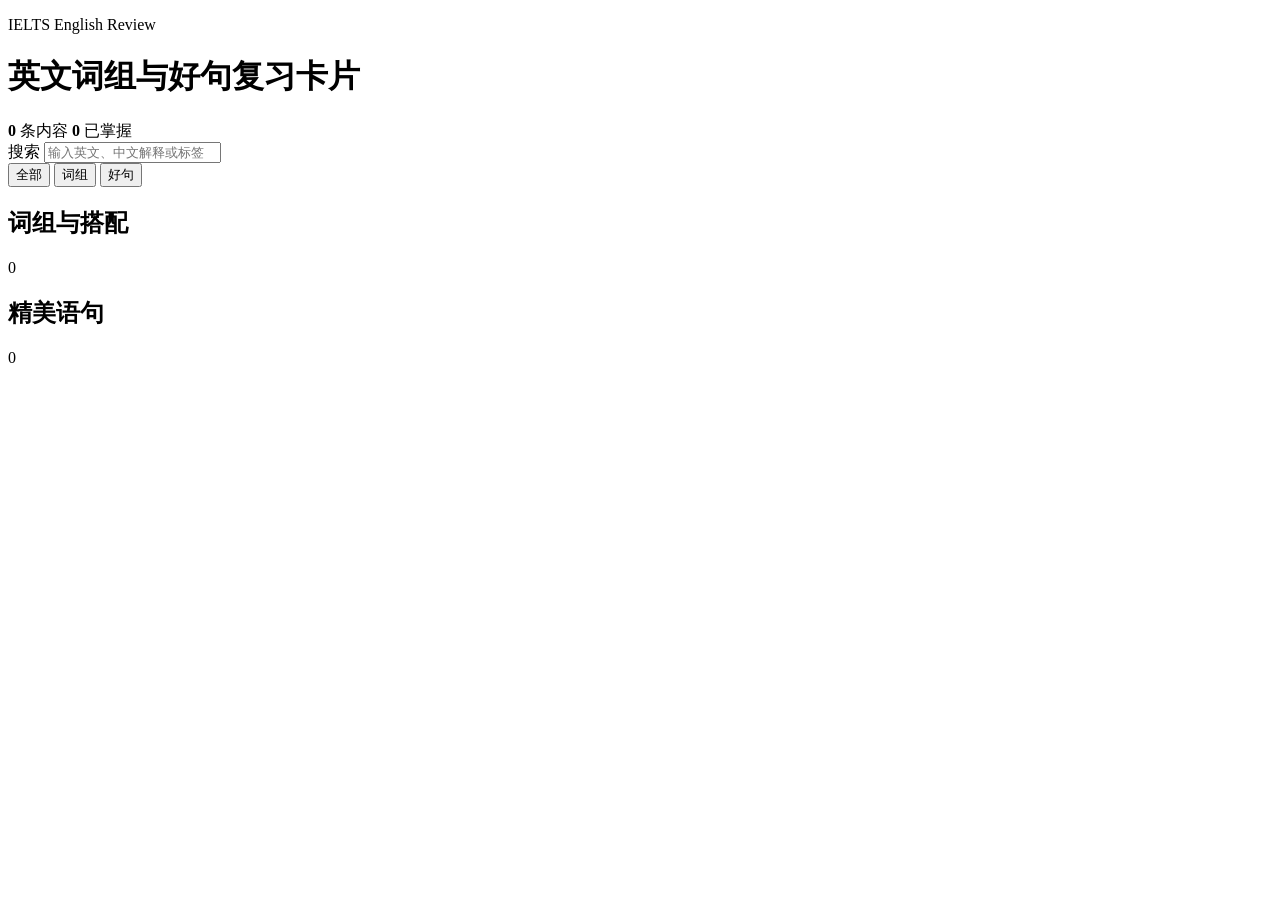
==== index.html @ aa384077 "Add review site homepage" ====
<!doctype html>
<html lang="zh-CN">
  <head>
    <meta charset="utf-8">
    <meta name="viewport" content="width=device-width, initial-scale=1">
    <title>English Review Cards</title>
    <link rel="stylesheet" href="style.css">
  </head>
  <body>
    <header class="topbar">
      <div>
        <p class="eyebrow">IELTS English Review</p>
        <h1>英文词组与好句复习卡片</h1>
      </div>
      <div class="stats" aria-label="复习统计">
        <span><strong id="total-count">0</strong> 条内容</span>
        <span><strong id="mastered-count">0</strong> 已掌握</span>
      </div>
    </header>

    <main>
      <section class="controls" aria-label="筛选和搜索">
        <label class="search-box">
          <span>搜索</span>
          <input id="search-input" type="search" placeholder="输入英文、中文解释或标签">
        </label>

        <div class="filter-group" aria-label="内容类型">
          <button class="chip active" data-type="all" type="button">全部</button>
          <button class="chip" data-type="phrase" type="button">词组</button>
          <button class="chip" data-type="sentence" type="button">好句</button>
        </div>

        <div id="tag-filters" class="filter-group" aria-label="标签筛选"></div>
      </section>

      <section class="review-layout">
        <div>
          <div class="section-heading">
            <h2>词组与搭配</h2>
            <span id="phrase-count">0</span>
          </div>
          <div id="phrases" class="card-grid"></div>
        </div>

        <div>
          <div class="section-heading">
            <h2>精美语句</h2>
            <span id="sentence-count">0</span>
          </div>
          <div id="sentences" class="card-grid"></div>
        </div>
      </section>

      <p id="empty-state" class="empty-state" hidden>没有匹配的内容。换个关键词或标签试试。</p>
    </main>

    <template id="card-template">
      <article class="review-card">
        <div class="card-header">
          <span class="card-type"></span>
          <button class="mastery-button" type="button"></button>
        </div>
        <h3></h3>
        <dl></dl>
        <div class="tag-row"></div>
      </article>
    </template>

    <script src="script.js"></script>
  </body>
</html>
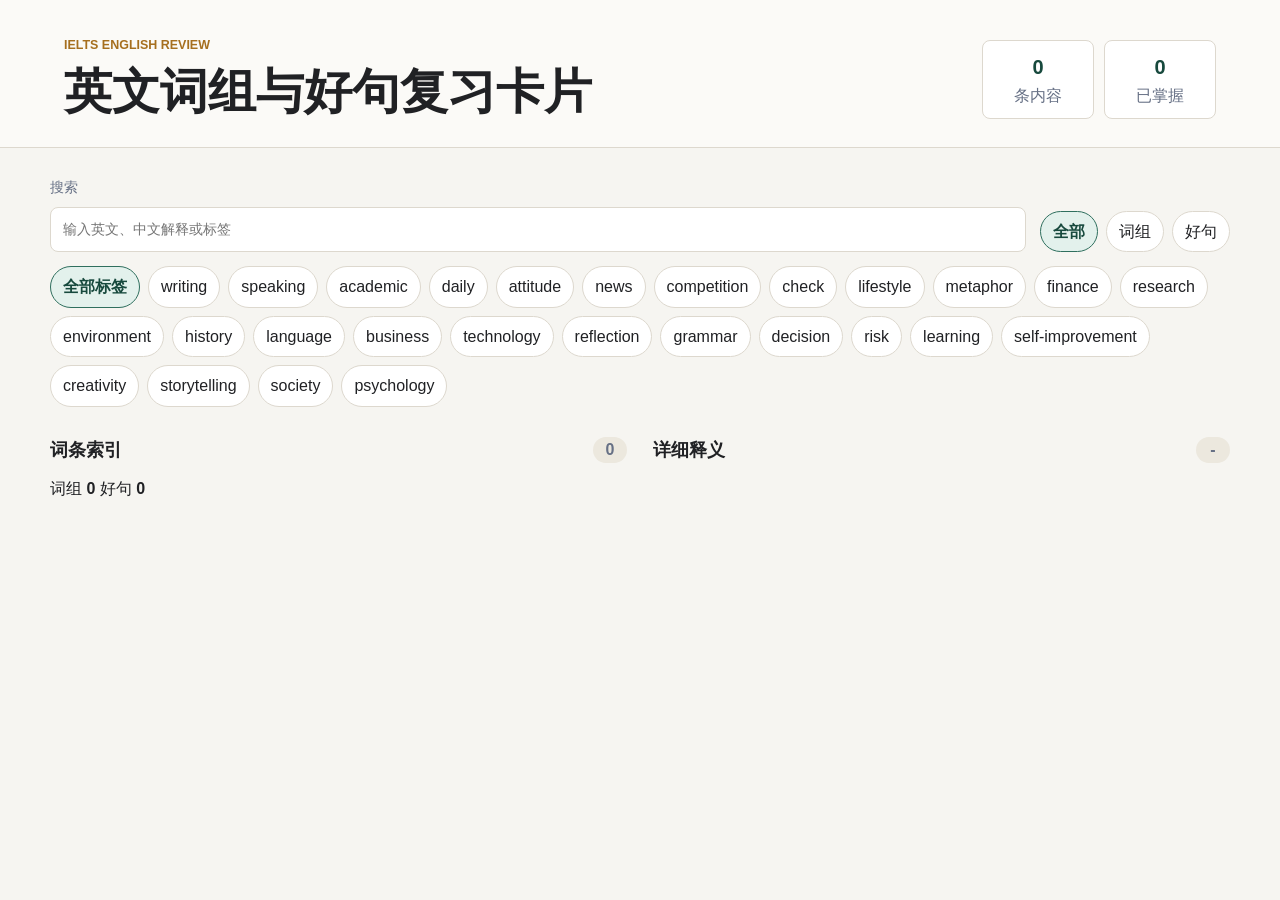
==== commit ca66a67f: "Update index.html" ====
--- a/index.html
+++ b/index.html
@@ -35,21 +35,25 @@
       </section>
 
       <section class="review-layout">
-        <div>
+        <aside class="index-panel" aria-label="词条索引">
           <div class="section-heading">
-            <h2>词组与搭配</h2>
-            <span id="phrase-count">0</span>
+            <h2>词条索引</h2>
+            <span id="visible-count">0</span>
           </div>
-          <div id="phrases" class="card-grid"></div>
-        </div>
+          <div class="index-counts">
+            <span>词组 <strong id="phrase-count">0</strong></span>
+            <span>好句 <strong id="sentence-count">0</strong></span>
+          </div>
+          <div id="entry-list" class="entry-list"></div>
+        </aside>
 
-        <div>
+        <section class="detail-panel" aria-label="词条详情">
           <div class="section-heading">
-            <h2>精美语句</h2>
-            <span id="sentence-count">0</span>
+            <h2>详细释义</h2>
+            <span id="selected-position">-</span>
           </div>
-          <div id="sentences" class="card-grid"></div>
-        </div>
+          <div id="detail-card"></div>
+        </section>
       </section>
 
       <p id="empty-state" class="empty-state" hidden>没有匹配的内容。换个关键词或标签试试。</p>
--- a/style.css
+++ b/style.css
@@ -0,0 +1,283 @@
+:root {
+  color-scheme: light;
+  --bg: #f6f5f1;
+  --panel: #ffffff;
+  --ink: #202124;
+  --muted: #667085;
+  --line: #ddd8ce;
+  --accent: #2f6f5e;
+  --accent-strong: #17493d;
+  --accent-soft: #e3f1ec;
+  --gold: #a66f1f;
+  --shadow: 0 12px 28px rgba(31, 38, 46, 0.09);
+}
+
+* {
+  box-sizing: border-box;
+}
+
+body {
+  margin: 0;
+  min-height: 100vh;
+  background: var(--bg);
+  color: var(--ink);
+  font-family: "Inter", "Segoe UI", "PingFang SC", "Microsoft YaHei", sans-serif;
+  line-height: 1.6;
+}
+
+button,
+input {
+  font: inherit;
+}
+
+.topbar {
+  display: flex;
+  align-items: flex-end;
+  justify-content: space-between;
+  gap: 24px;
+  padding: 36px clamp(18px, 5vw, 64px) 28px;
+  border-bottom: 1px solid var(--line);
+  background: #fbfaf7;
+}
+
+.eyebrow {
+  margin: 0 0 8px;
+  color: var(--gold);
+  font-size: 0.78rem;
+  font-weight: 700;
+  letter-spacing: 0;
+  text-transform: uppercase;
+}
+
+h1,
+h2,
+h3,
+p {
+  margin-top: 0;
+}
+
+h1 {
+  margin-bottom: 0;
+  font-size: clamp(1.8rem, 4vw, 3rem);
+  line-height: 1.15;
+}
+
+.stats {
+  display: flex;
+  gap: 10px;
+  flex-wrap: wrap;
+  justify-content: flex-end;
+  color: var(--muted);
+}
+
+.stats span {
+  min-width: 112px;
+  padding: 10px 12px;
+  border: 1px solid var(--line);
+  border-radius: 8px;
+  background: var(--panel);
+  text-align: center;
+}
+
+.stats strong {
+  display: block;
+  color: var(--accent-strong);
+  font-size: 1.25rem;
+}
+
+main {
+  width: min(1180px, calc(100% - 32px));
+  margin: 0 auto;
+  padding: 28px 0 54px;
+}
+
+.controls {
+  display: grid;
+  grid-template-columns: minmax(240px, 1fr) auto;
+  gap: 14px;
+  align-items: end;
+  margin-bottom: 28px;
+}
+
+.search-box {
+  display: grid;
+  gap: 8px;
+  color: var(--muted);
+  font-size: 0.9rem;
+}
+
+.search-box input {
+  width: 100%;
+  min-height: 44px;
+  border: 1px solid var(--line);
+  border-radius: 8px;
+  padding: 10px 12px;
+  background: var(--panel);
+  color: var(--ink);
+  outline: none;
+}
+
+.search-box input:focus {
+  border-color: var(--accent);
+  box-shadow: 0 0 0 3px rgba(47, 111, 94, 0.16);
+}
+
+.filter-group {
+  display: flex;
+  flex-wrap: wrap;
+  gap: 8px;
+  justify-content: flex-end;
+}
+
+#tag-filters {
+  grid-column: 1 / -1;
+  justify-content: flex-start;
+}
+
+.chip,
+.mastery-button {
+  min-height: 36px;
+  border: 1px solid var(--line);
+  border-radius: 999px;
+  padding: 7px 12px;
+  background: var(--panel);
+  color: var(--ink);
+  cursor: pointer;
+}
+
+.chip:hover,
+.mastery-button:hover {
+  border-color: var(--accent);
+}
+
+.chip.active,
+.mastery-button.is-mastered {
+  border-color: var(--accent);
+  background: var(--accent-soft);
+  color: var(--accent-strong);
+  font-weight: 700;
+}
+
+.review-layout {
+  display: grid;
+  grid-template-columns: repeat(2, minmax(0, 1fr));
+  gap: 26px;
+}
+
+.section-heading {
+  display: flex;
+  align-items: center;
+  justify-content: space-between;
+  gap: 12px;
+  margin-bottom: 12px;
+}
+
+.section-heading h2 {
+  margin-bottom: 0;
+  font-size: 1.15rem;
+}
+
+.section-heading span {
+  min-width: 34px;
+  border-radius: 999px;
+  background: #ece8de;
+  color: var(--muted);
+  text-align: center;
+  font-weight: 700;
+}
+
+.card-grid {
+  display: grid;
+  gap: 14px;
+}
+
+.review-card {
+  min-width: 0;
+  border: 1px solid var(--line);
+  border-radius: 8px;
+  padding: 18px;
+  background: var(--panel);
+  box-shadow: var(--shadow);
+}
+
+.card-header {
+  display: flex;
+  align-items: center;
+  justify-content: space-between;
+  gap: 12px;
+  margin-bottom: 12px;
+}
+
+.card-type {
+  color: var(--gold);
+  font-size: 0.82rem;
+  font-weight: 800;
+}
+
+.review-card h3 {
+  margin-bottom: 14px;
+  overflow-wrap: anywhere;
+  font-size: 1.22rem;
+  line-height: 1.35;
+}
+
+.review-card dl {
+  display: grid;
+  gap: 10px;
+  margin: 0;
+}
+
+.review-card dt {
+  color: var(--muted);
+  font-size: 0.82rem;
+  font-weight: 700;
+}
+
+.review-card dd {
+  margin: 2px 0 0;
+  overflow-wrap: anywhere;
+}
+
+.tag-row {
+  display: flex;
+  flex-wrap: wrap;
+  gap: 6px;
+  margin-top: 16px;
+}
+
+.tag {
+  border-radius: 999px;
+  padding: 4px 8px;
+  background: #f1eee7;
+  color: var(--muted);
+  font-size: 0.8rem;
+}
+
+.empty-state {
+  border: 1px dashed var(--line);
+  border-radius: 8px;
+  padding: 22px;
+  background: rgba(255, 255, 255, 0.65);
+  color: var(--muted);
+  text-align: center;
+}
+
+@media (max-width: 780px) {
+  .topbar {
+    align-items: stretch;
+    flex-direction: column;
+  }
+
+  .stats {
+    justify-content: flex-start;
+  }
+
+  .controls,
+  .review-layout {
+    grid-template-columns: 1fr;
+  }
+
+  .filter-group {
+    justify-content: flex-start;
+  }
+}
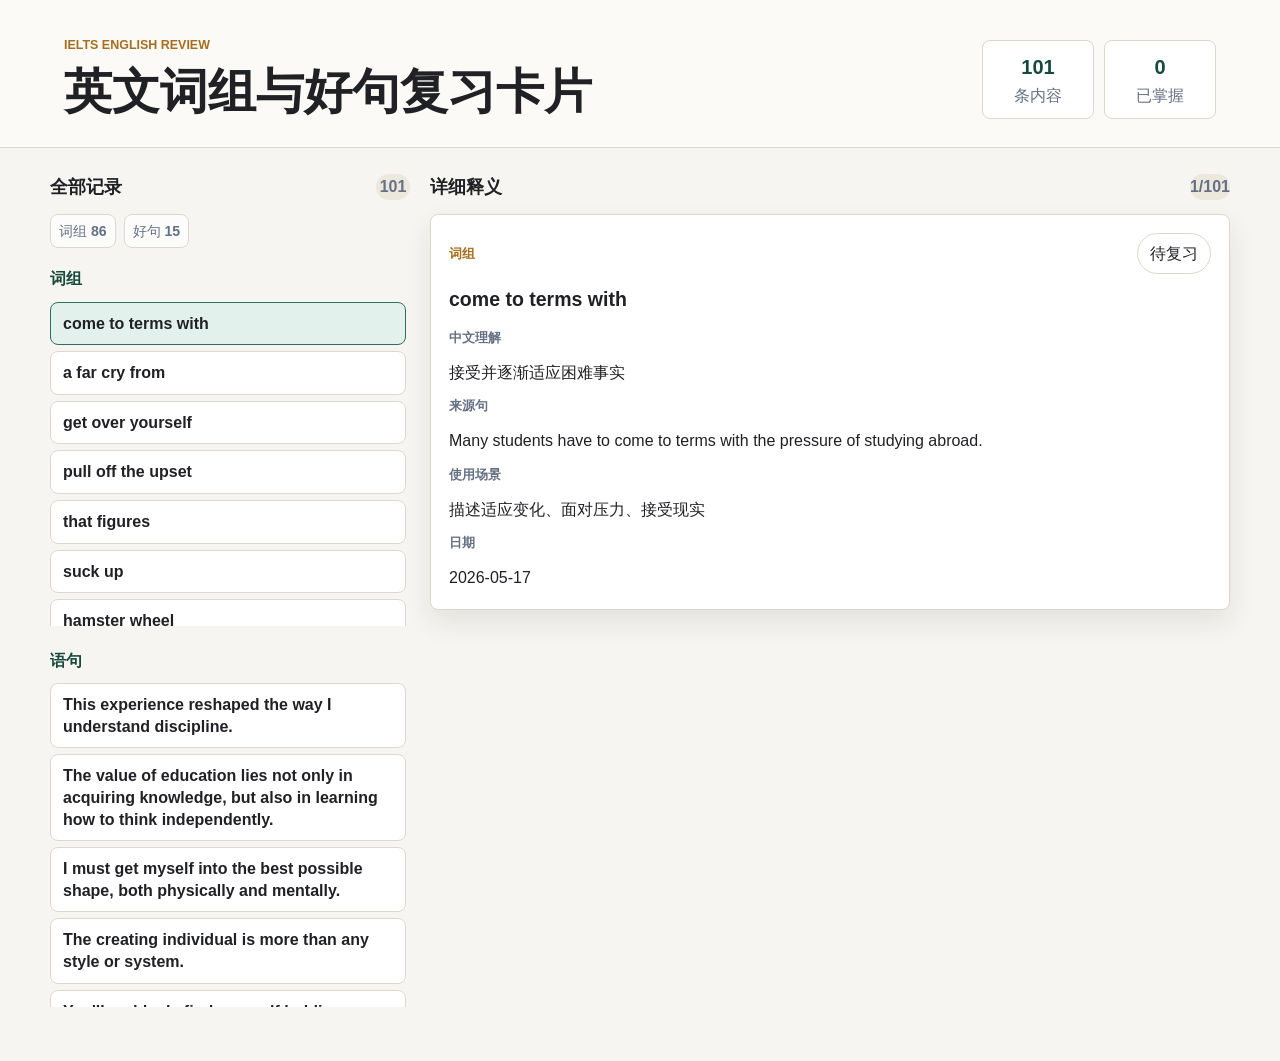
==== commit 046bb4f5: "Add files via upload" ====
--- a/index.html
+++ b/index.html
@@ -19,32 +19,24 @@
     </header>
 
     <main>
-      <section class="controls" aria-label="筛选和搜索">
-        <label class="search-box">
-          <span>搜索</span>
-          <input id="search-input" type="search" placeholder="输入英文、中文解释或标签">
-        </label>
-
-        <div class="filter-group" aria-label="内容类型">
-          <button class="chip active" data-type="all" type="button">全部</button>
-          <button class="chip" data-type="phrase" type="button">词组</button>
-          <button class="chip" data-type="sentence" type="button">好句</button>
-        </div>
-
-        <div id="tag-filters" class="filter-group" aria-label="标签筛选"></div>
-      </section>
-
       <section class="review-layout">
         <aside class="index-panel" aria-label="词条索引">
           <div class="section-heading">
-            <h2>词条索引</h2>
+            <h2>全部记录</h2>
             <span id="visible-count">0</span>
           </div>
           <div class="index-counts">
             <span>词组 <strong id="phrase-count">0</strong></span>
             <span>好句 <strong id="sentence-count">0</strong></span>
           </div>
-          <div id="entry-list" class="entry-list"></div>
+          <section class="entry-section">
+            <h3>词组</h3>
+            <div id="phrase-list" class="entry-list"></div>
+          </section>
+          <section class="entry-section">
+            <h3>语句</h3>
+            <div id="sentence-list" class="entry-list"></div>
+          </section>
         </aside>
 
         <section class="detail-panel" aria-label="词条详情">
@@ -67,7 +59,6 @@
         </div>
         <h3></h3>
         <dl></dl>
-        <div class="tag-row"></div>
       </article>
     </template>
 
--- a/style.css
+++ b/style.css
@@ -88,50 +88,7 @@
 main {
   width: min(1180px, calc(100% - 32px));
   margin: 0 auto;
-  padding: 28px 0 54px;
-}
-
-.controls {
-  display: grid;
-  grid-template-columns: minmax(240px, 1fr) auto;
-  gap: 14px;
-  align-items: end;
-  margin-bottom: 28px;
-}
-
-.search-box {
-  display: grid;
-  gap: 8px;
-  color: var(--muted);
-  font-size: 0.9rem;
-}
-
-.search-box input {
-  width: 100%;
-  min-height: 44px;
-  border: 1px solid var(--line);
-  border-radius: 8px;
-  padding: 10px 12px;
-  background: var(--panel);
-  color: var(--ink);
-  outline: none;
-}
-
-.search-box input:focus {
-  border-color: var(--accent);
-  box-shadow: 0 0 0 3px rgba(47, 111, 94, 0.16);
-}
-
-.filter-group {
-  display: flex;
-  flex-wrap: wrap;
-  gap: 8px;
-  justify-content: flex-end;
-}
-
-#tag-filters {
-  grid-column: 1 / -1;
-  justify-content: flex-start;
+  padding: 24px 0 54px;
 }
 
 .chip,
@@ -160,8 +117,9 @@
 
 .review-layout {
   display: grid;
-  grid-template-columns: repeat(2, minmax(0, 1fr));
-  gap: 26px;
+  grid-template-columns: minmax(260px, 360px) minmax(0, 1fr);
+  gap: 20px;
+  align-items: start;
 }
 
 .section-heading {
@@ -184,6 +142,80 @@
   color: var(--muted);
   text-align: center;
   font-weight: 700;
+}
+
+.index-panel,
+.detail-panel {
+  min-width: 0;
+}
+
+.index-panel {
+  position: sticky;
+  top: 14px;
+}
+
+.index-counts {
+  display: flex;
+  gap: 8px;
+  margin-bottom: 18px;
+  color: var(--muted);
+  font-size: 0.88rem;
+}
+
+.index-counts span {
+  border: 1px solid var(--line);
+  border-radius: 8px;
+  padding: 5px 8px;
+  background: rgba(255, 255, 255, 0.7);
+}
+
+.entry-section + .entry-section {
+  margin-top: 22px;
+}
+
+.entry-section h3 {
+  margin-bottom: 10px;
+  color: var(--accent-strong);
+  font-size: 1rem;
+}
+
+.entry-list {
+  display: grid;
+  gap: 6px;
+  max-height: 36vh;
+  overflow: auto;
+  padding-right: 4px;
+}
+
+.entry-button {
+  width: 100%;
+  border: 1px solid var(--line);
+  border-radius: 8px;
+  padding: 10px 12px;
+  background: var(--panel);
+  color: var(--ink);
+  cursor: pointer;
+  text-align: left;
+}
+
+.entry-button:hover,
+.entry-button.active {
+  border-color: var(--accent);
+  background: var(--accent-soft);
+}
+
+.entry-title {
+  display: block;
+  overflow-wrap: anywhere;
+  font-weight: 750;
+  line-height: 1.35;
+}
+
+.entry-meta {
+  display: none;
+  margin-top: 4px;
+  color: var(--muted);
+  font-size: 0.78rem;
 }
 
 .card-grid {
@@ -238,21 +270,6 @@
   overflow-wrap: anywhere;
 }
 
-.tag-row {
-  display: flex;
-  flex-wrap: wrap;
-  gap: 6px;
-  margin-top: 16px;
-}
-
-.tag {
-  border-radius: 999px;
-  padding: 4px 8px;
-  background: #f1eee7;
-  color: var(--muted);
-  font-size: 0.8rem;
-}
-
 .empty-state {
   border: 1px dashed var(--line);
   border-radius: 8px;
@@ -272,12 +289,16 @@
     justify-content: flex-start;
   }
 
-  .controls,
   .review-layout {
     grid-template-columns: 1fr;
   }
 
-  .filter-group {
-    justify-content: flex-start;
-  }
-}
+  .index-panel {
+    position: static;
+  }
+
+  .entry-list {
+    max-height: none;
+    overflow: visible;
+  }
+}
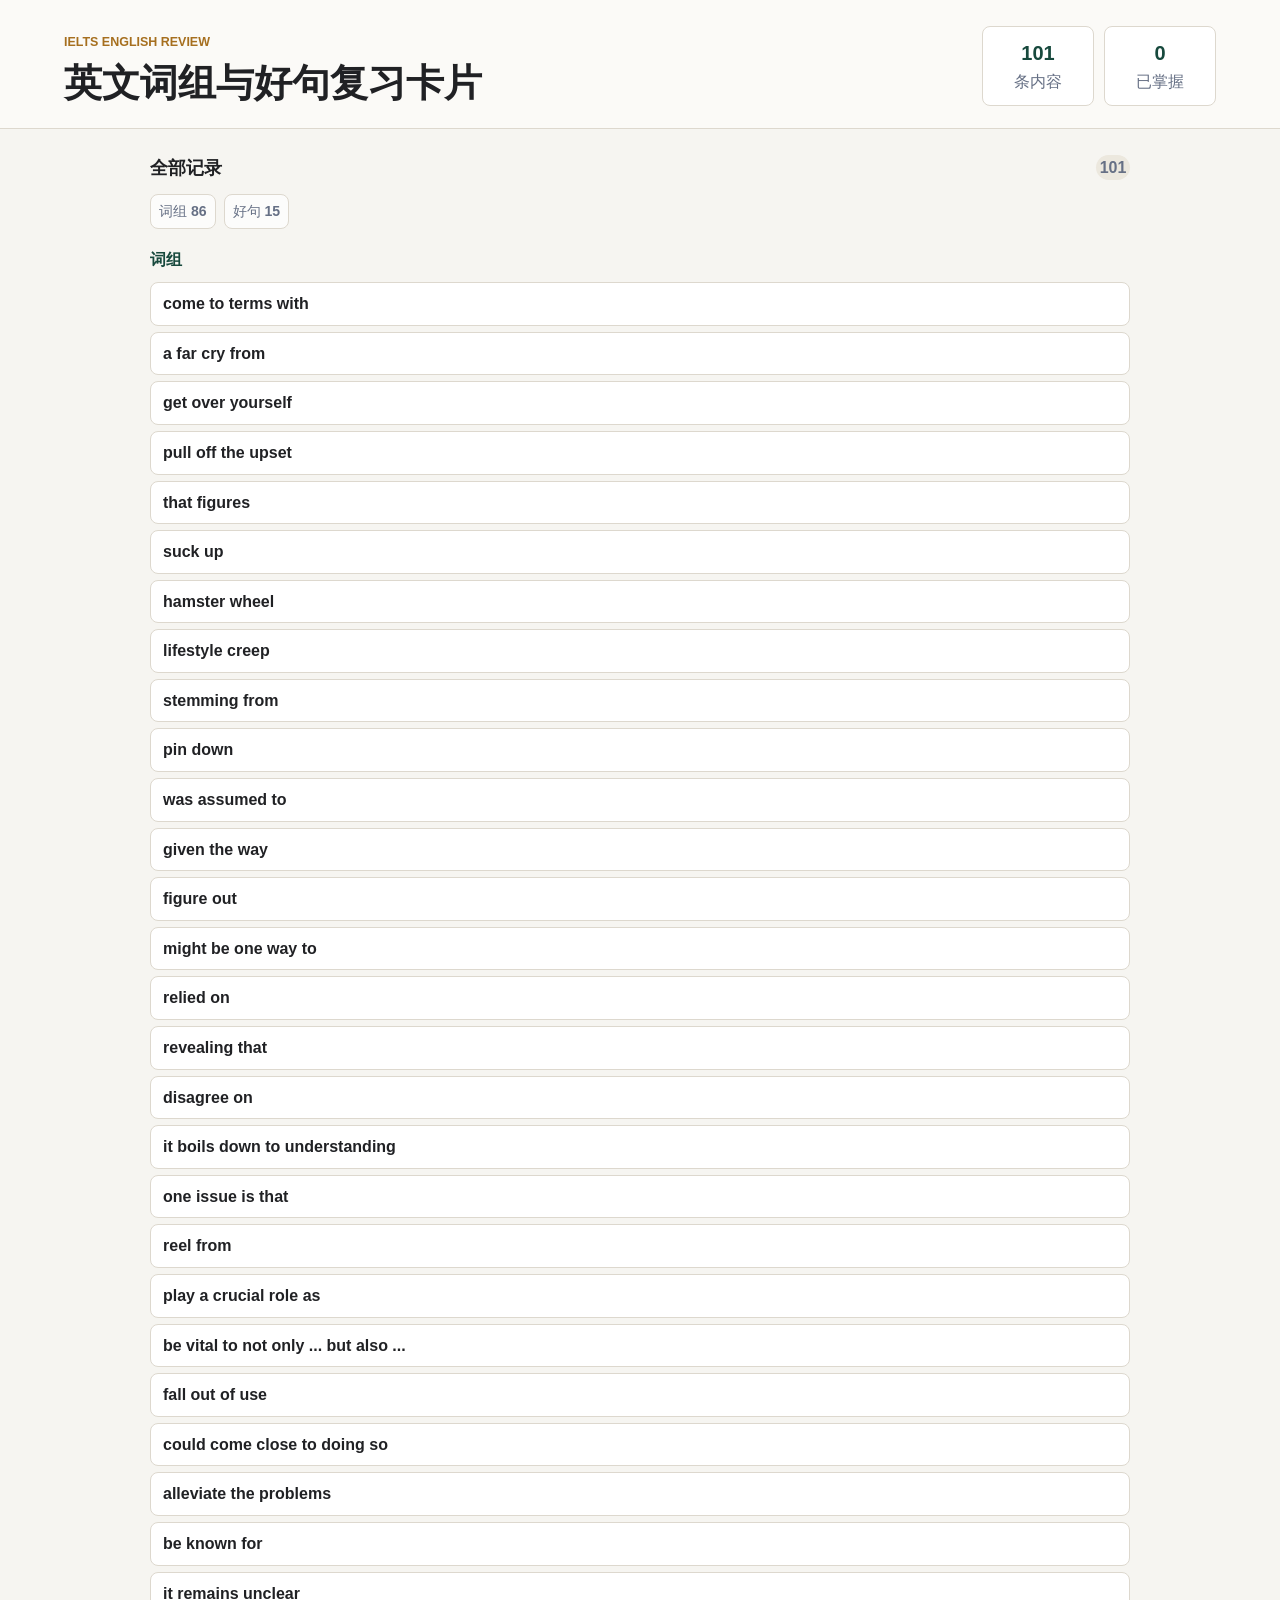
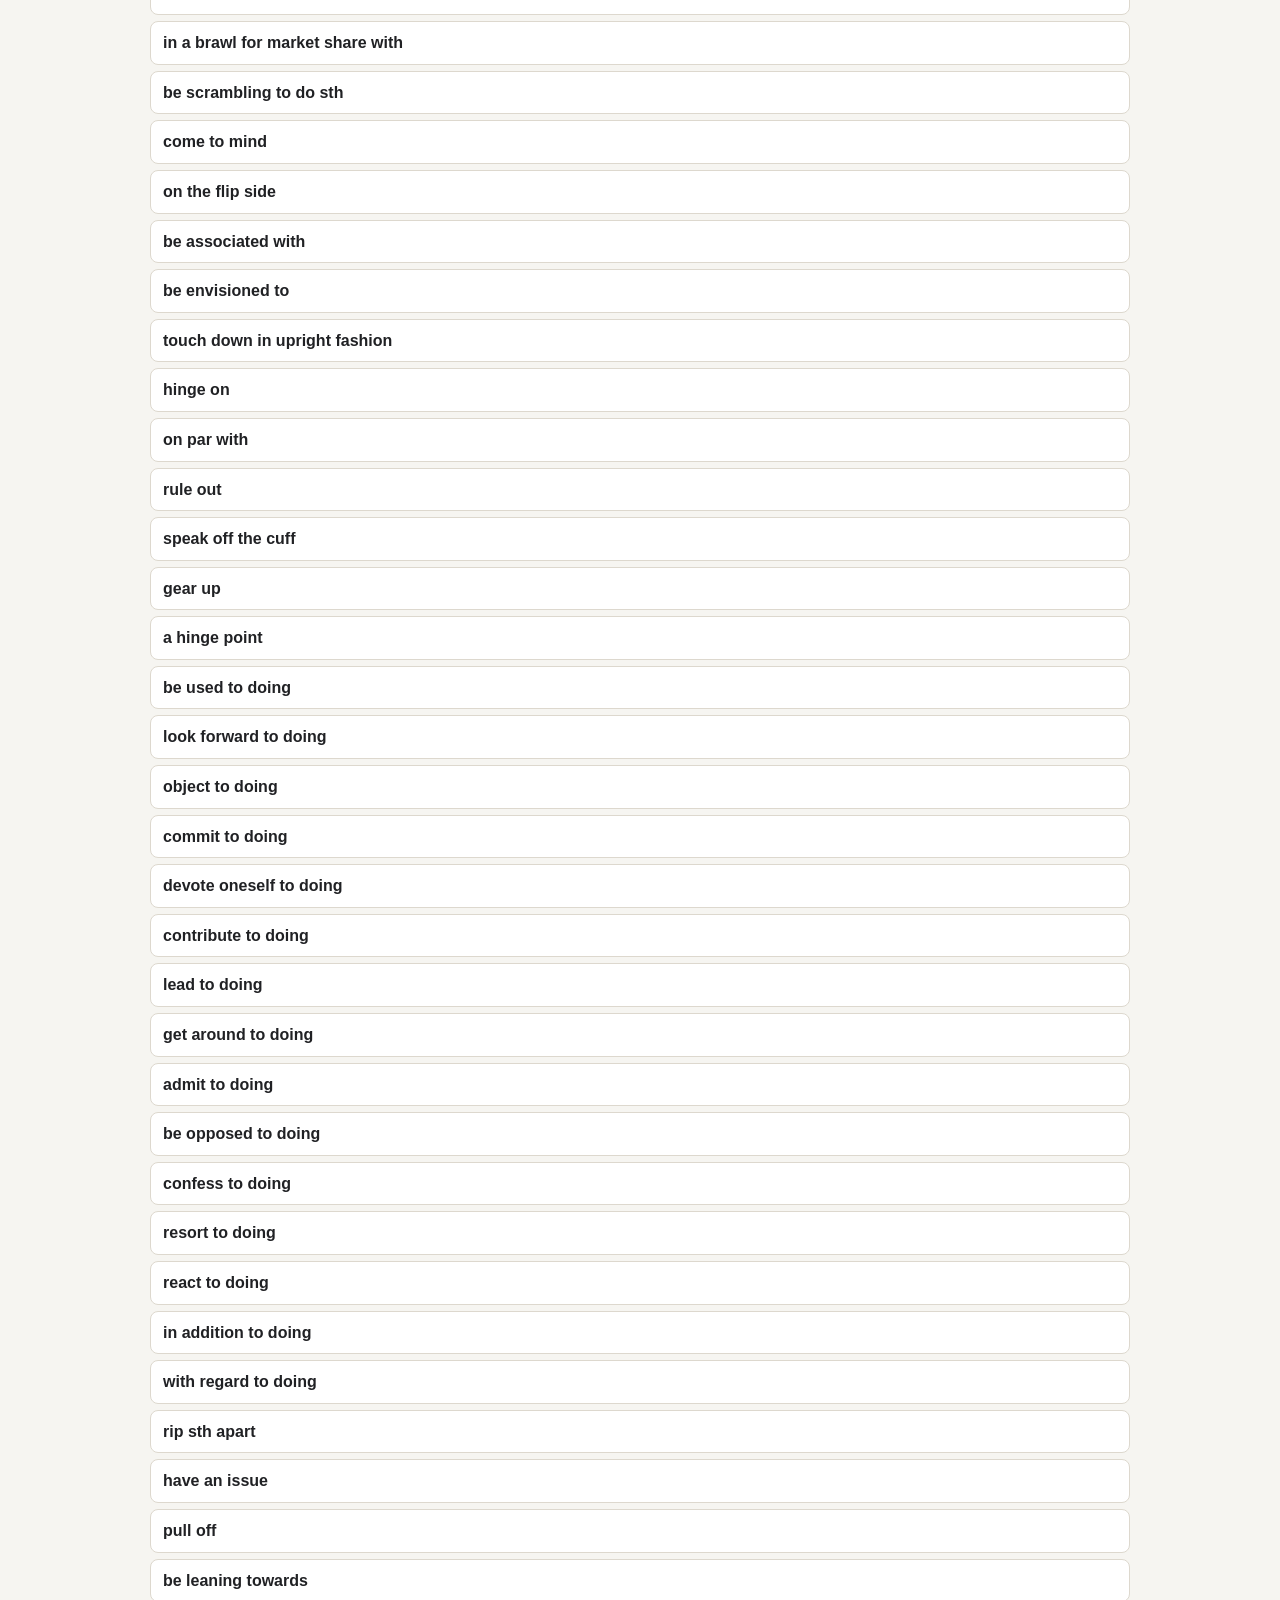
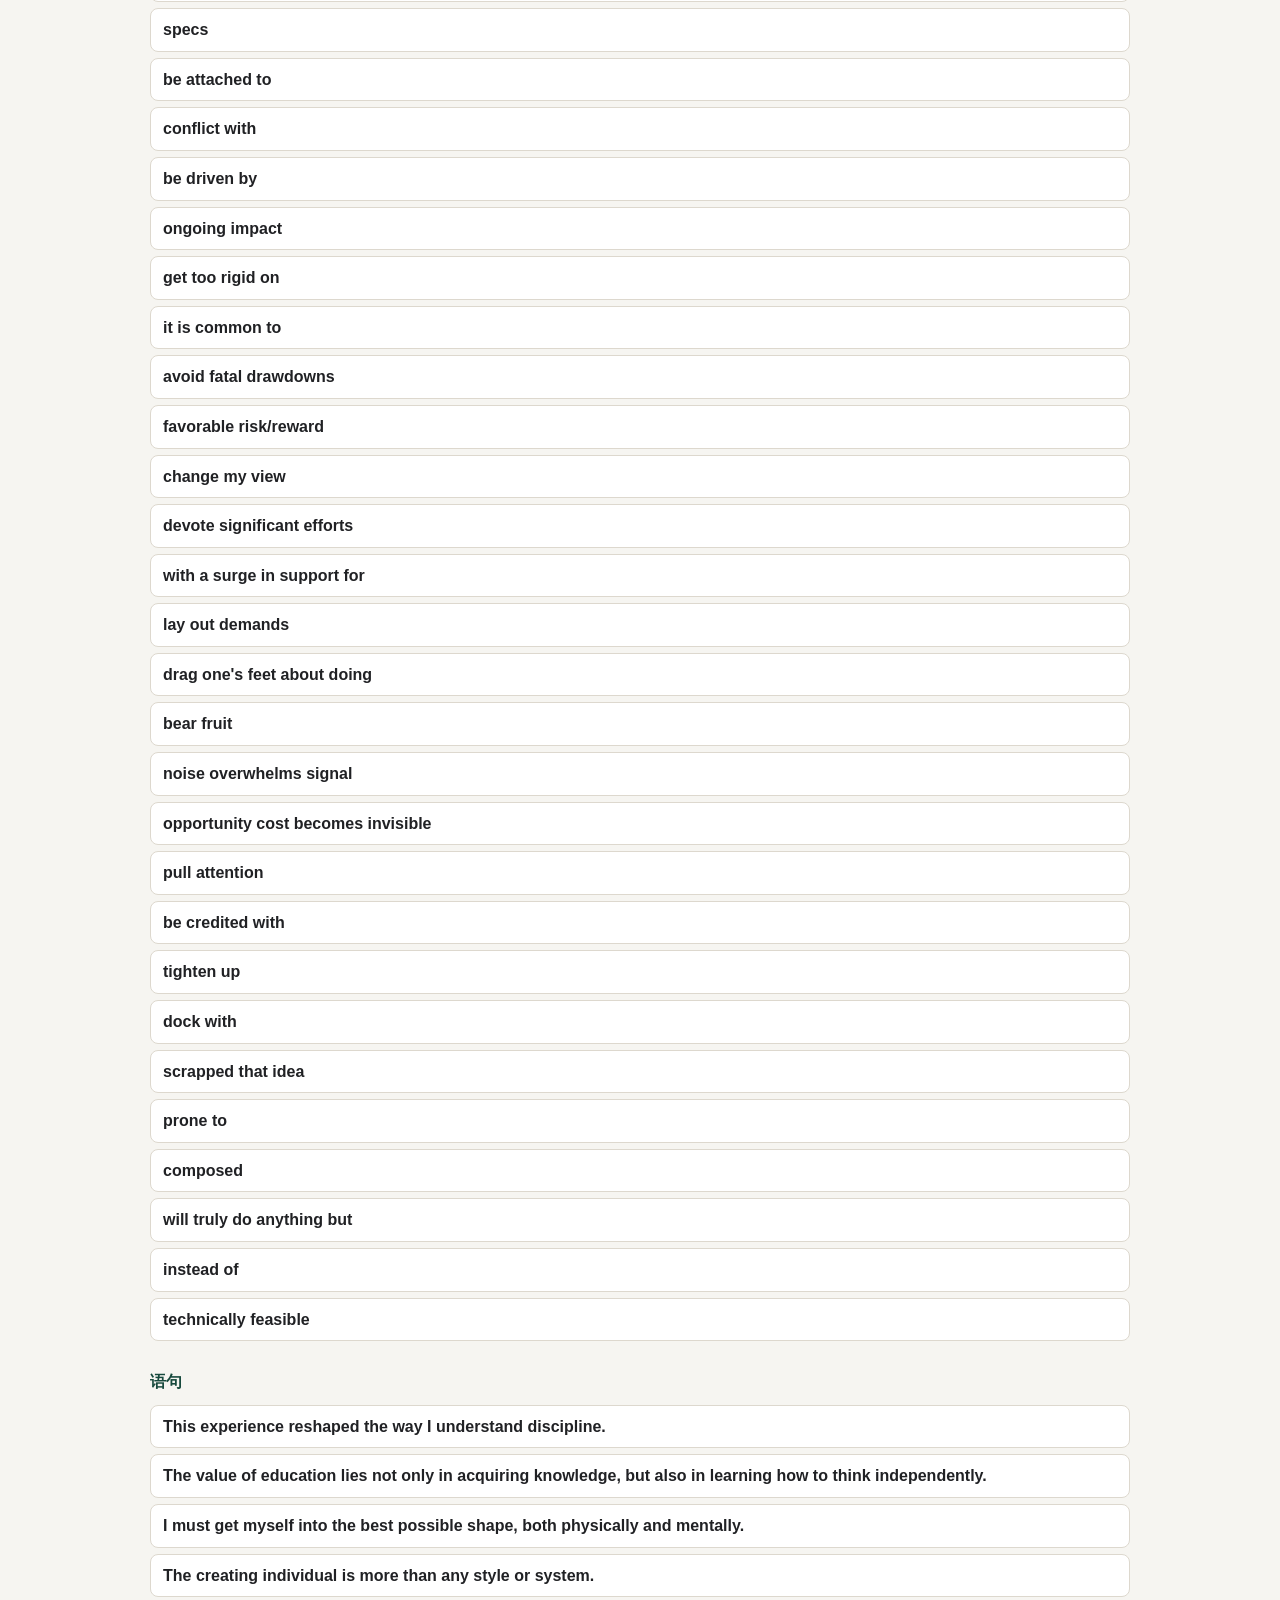
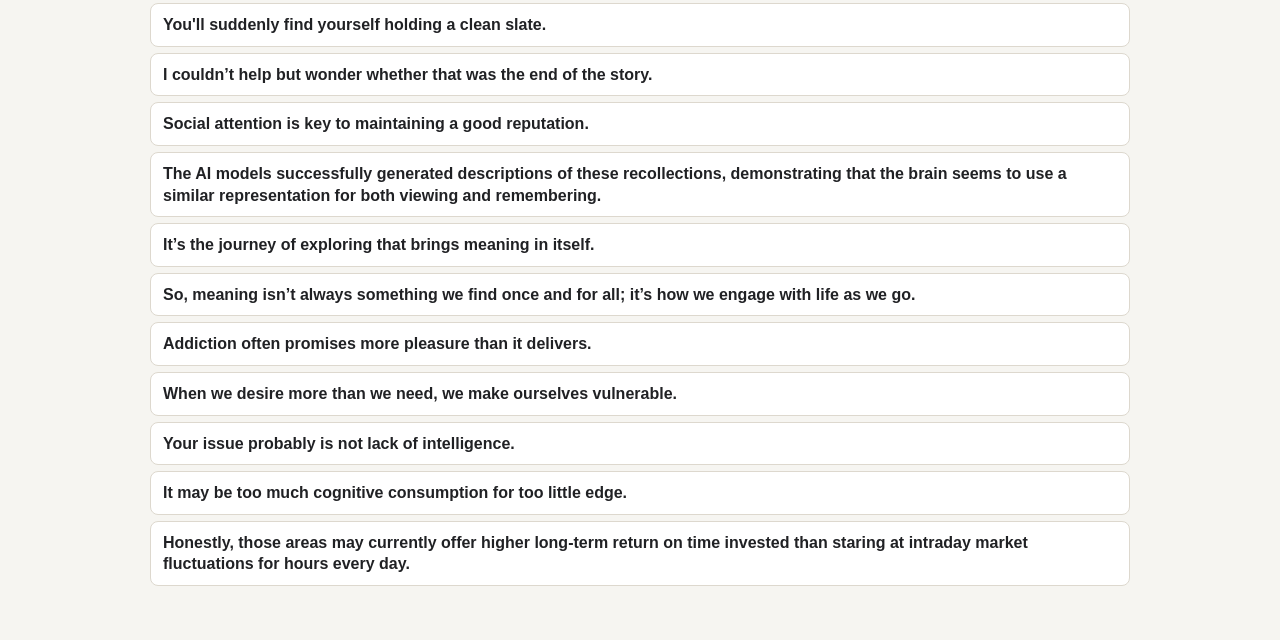
==== commit e0dee924: "Add files via upload" ====
--- a/index.html
+++ b/index.html
@@ -18,9 +18,9 @@
       </div>
     </header>
 
-    <main>
-      <section class="review-layout">
-        <aside class="index-panel" aria-label="词条索引">
+    <main class="list-page">
+      <section class="list-layout" aria-label="词条索引">
+        <div class="index-panel">
           <div class="section-heading">
             <h2>全部记录</h2>
             <span id="visible-count">0</span>
@@ -37,30 +37,11 @@
             <h3>语句</h3>
             <div id="sentence-list" class="entry-list"></div>
           </section>
-        </aside>
-
-        <section class="detail-panel" aria-label="词条详情">
-          <div class="section-heading">
-            <h2>详细释义</h2>
-            <span id="selected-position">-</span>
-          </div>
-          <div id="detail-card"></div>
-        </section>
+        </div>
       </section>
 
-      <p id="empty-state" class="empty-state" hidden>没有匹配的内容。换个关键词或标签试试。</p>
+      <p id="empty-state" class="empty-state" hidden>还没有记录。</p>
     </main>
-
-    <template id="card-template">
-      <article class="review-card">
-        <div class="card-header">
-          <span class="card-type"></span>
-          <button class="mastery-button" type="button"></button>
-        </div>
-        <h3></h3>
-        <dl></dl>
-      </article>
-    </template>
 
     <script src="script.js"></script>
   </body>
--- a/style.css
+++ b/style.css
@@ -35,7 +35,7 @@
   align-items: flex-end;
   justify-content: space-between;
   gap: 24px;
-  padding: 36px clamp(18px, 5vw, 64px) 28px;
+  padding: 26px clamp(18px, 5vw, 64px) 22px;
   border-bottom: 1px solid var(--line);
   background: #fbfaf7;
 }
@@ -58,7 +58,7 @@
 
 h1 {
   margin-bottom: 0;
-  font-size: clamp(1.8rem, 4vw, 3rem);
+  font-size: clamp(1.55rem, 4vw, 2.4rem);
   line-height: 1.15;
 }
 
@@ -86,7 +86,7 @@
 }
 
 main {
-  width: min(1180px, calc(100% - 32px));
+  width: min(980px, calc(100% - 32px));
   margin: 0 auto;
   padding: 24px 0 54px;
 }
@@ -115,11 +115,8 @@
   font-weight: 700;
 }
 
-.review-layout {
-  display: grid;
-  grid-template-columns: minmax(260px, 360px) minmax(0, 1fr);
-  gap: 20px;
-  align-items: start;
+.list-layout {
+  display: block;
 }
 
 .section-heading {
@@ -145,13 +142,8 @@
 }
 
 .index-panel,
-.detail-panel {
+.detail-page {
   min-width: 0;
-}
-
-.index-panel {
-  position: sticky;
-  top: 14px;
 }
 
 .index-counts {
@@ -170,7 +162,7 @@
 }
 
 .entry-section + .entry-section {
-  margin-top: 22px;
+  margin-top: 28px;
 }
 
 .entry-section h3 {
@@ -182,24 +174,21 @@
 .entry-list {
   display: grid;
   gap: 6px;
-  max-height: 36vh;
-  overflow: auto;
-  padding-right: 4px;
-}
-
-.entry-button {
+}
+
+.entry-link {
+  display: block;
   width: 100%;
   border: 1px solid var(--line);
   border-radius: 8px;
   padding: 10px 12px;
   background: var(--panel);
   color: var(--ink);
-  cursor: pointer;
+  text-decoration: none;
   text-align: left;
 }
 
-.entry-button:hover,
-.entry-button.active {
+.entry-link:hover {
   border-color: var(--accent);
   background: var(--accent-soft);
 }
@@ -218,6 +207,26 @@
   font-size: 0.78rem;
 }
 
+.detail-topbar {
+  align-items: center;
+}
+
+.back-button {
+  min-height: 40px;
+  border: 1px solid var(--line);
+  border-radius: 8px;
+  padding: 8px 12px;
+  background: var(--panel);
+  color: var(--accent-strong);
+  cursor: pointer;
+  font-weight: 700;
+}
+
+.back-button:hover {
+  border-color: var(--accent);
+  background: var(--accent-soft);
+}
+
 .card-grid {
   display: grid;
   gap: 14px;
@@ -288,17 +297,7 @@
   .stats {
     justify-content: flex-start;
   }
-
-  .review-layout {
-    grid-template-columns: 1fr;
+  .detail-topbar {
+    gap: 16px;
   }
-
-  .index-panel {
-    position: static;
-  }
-
-  .entry-list {
-    max-height: none;
-    overflow: visible;
-  }
-}
+}
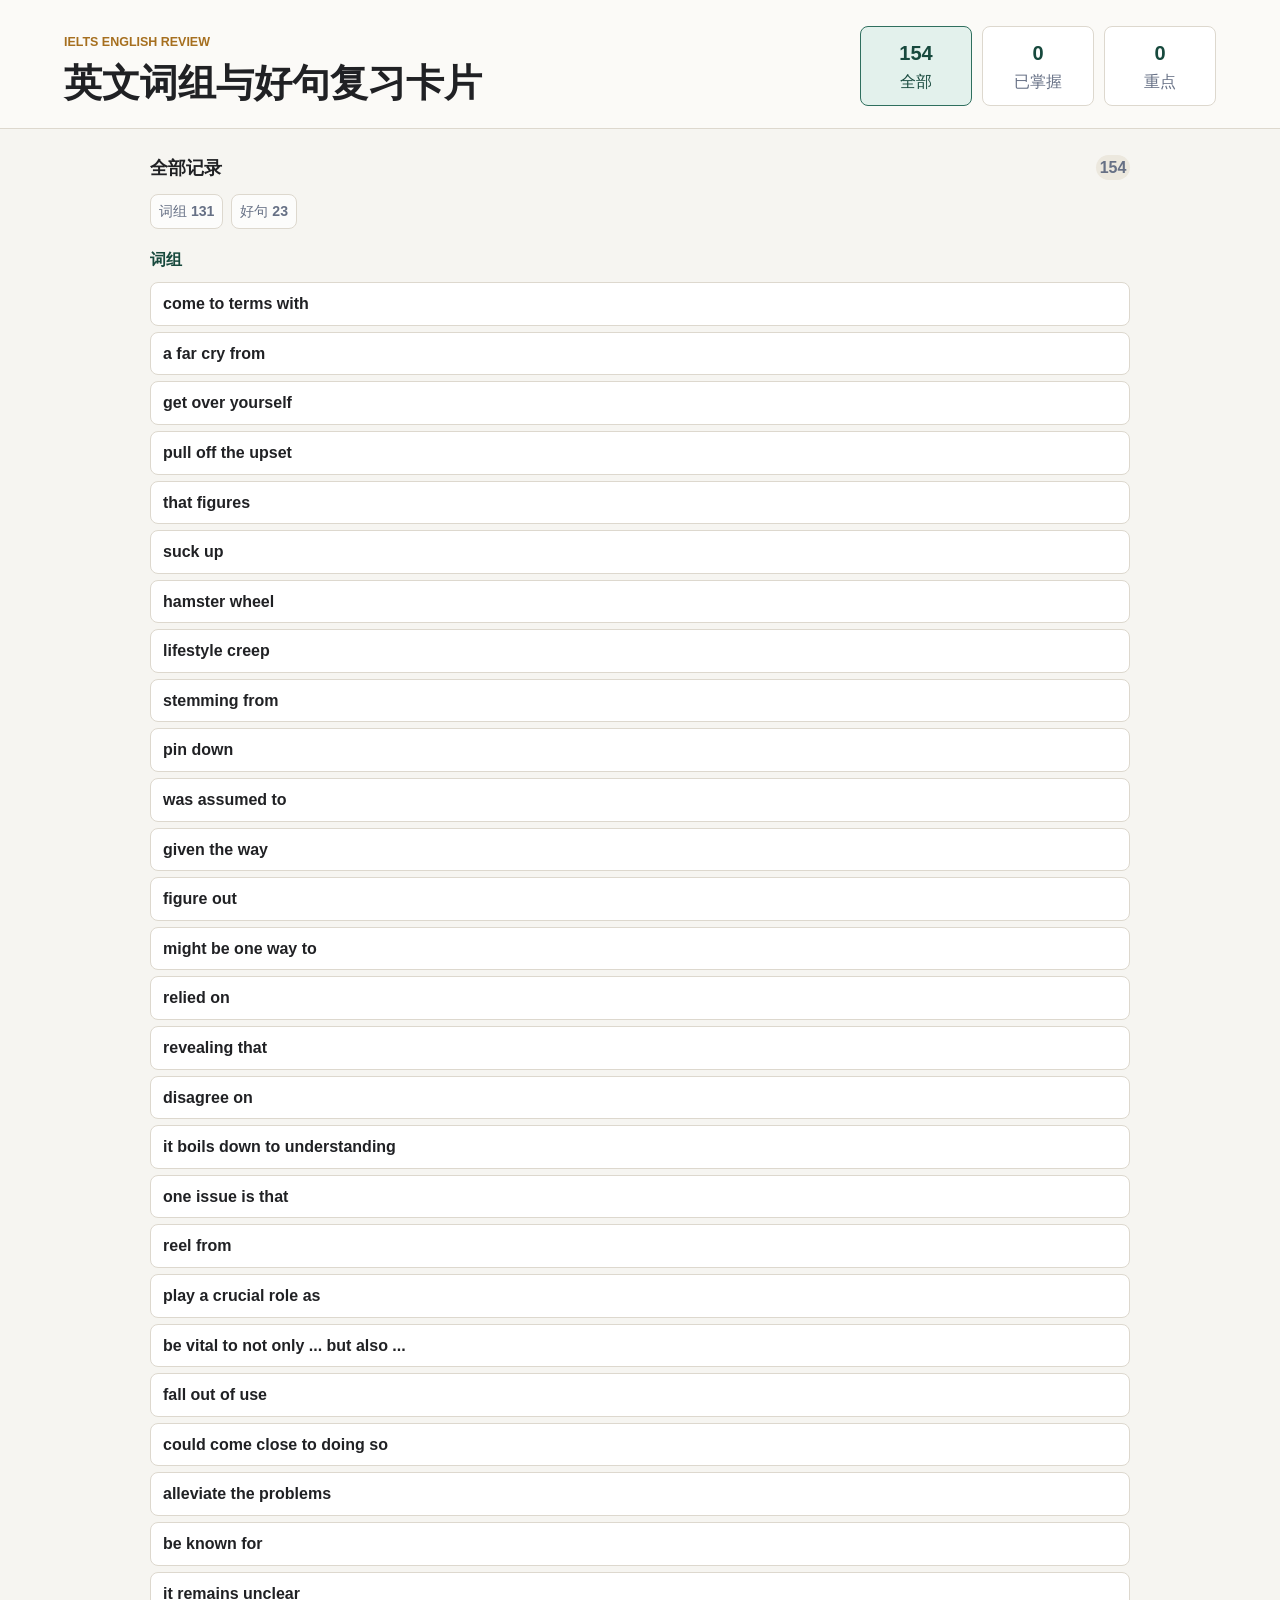
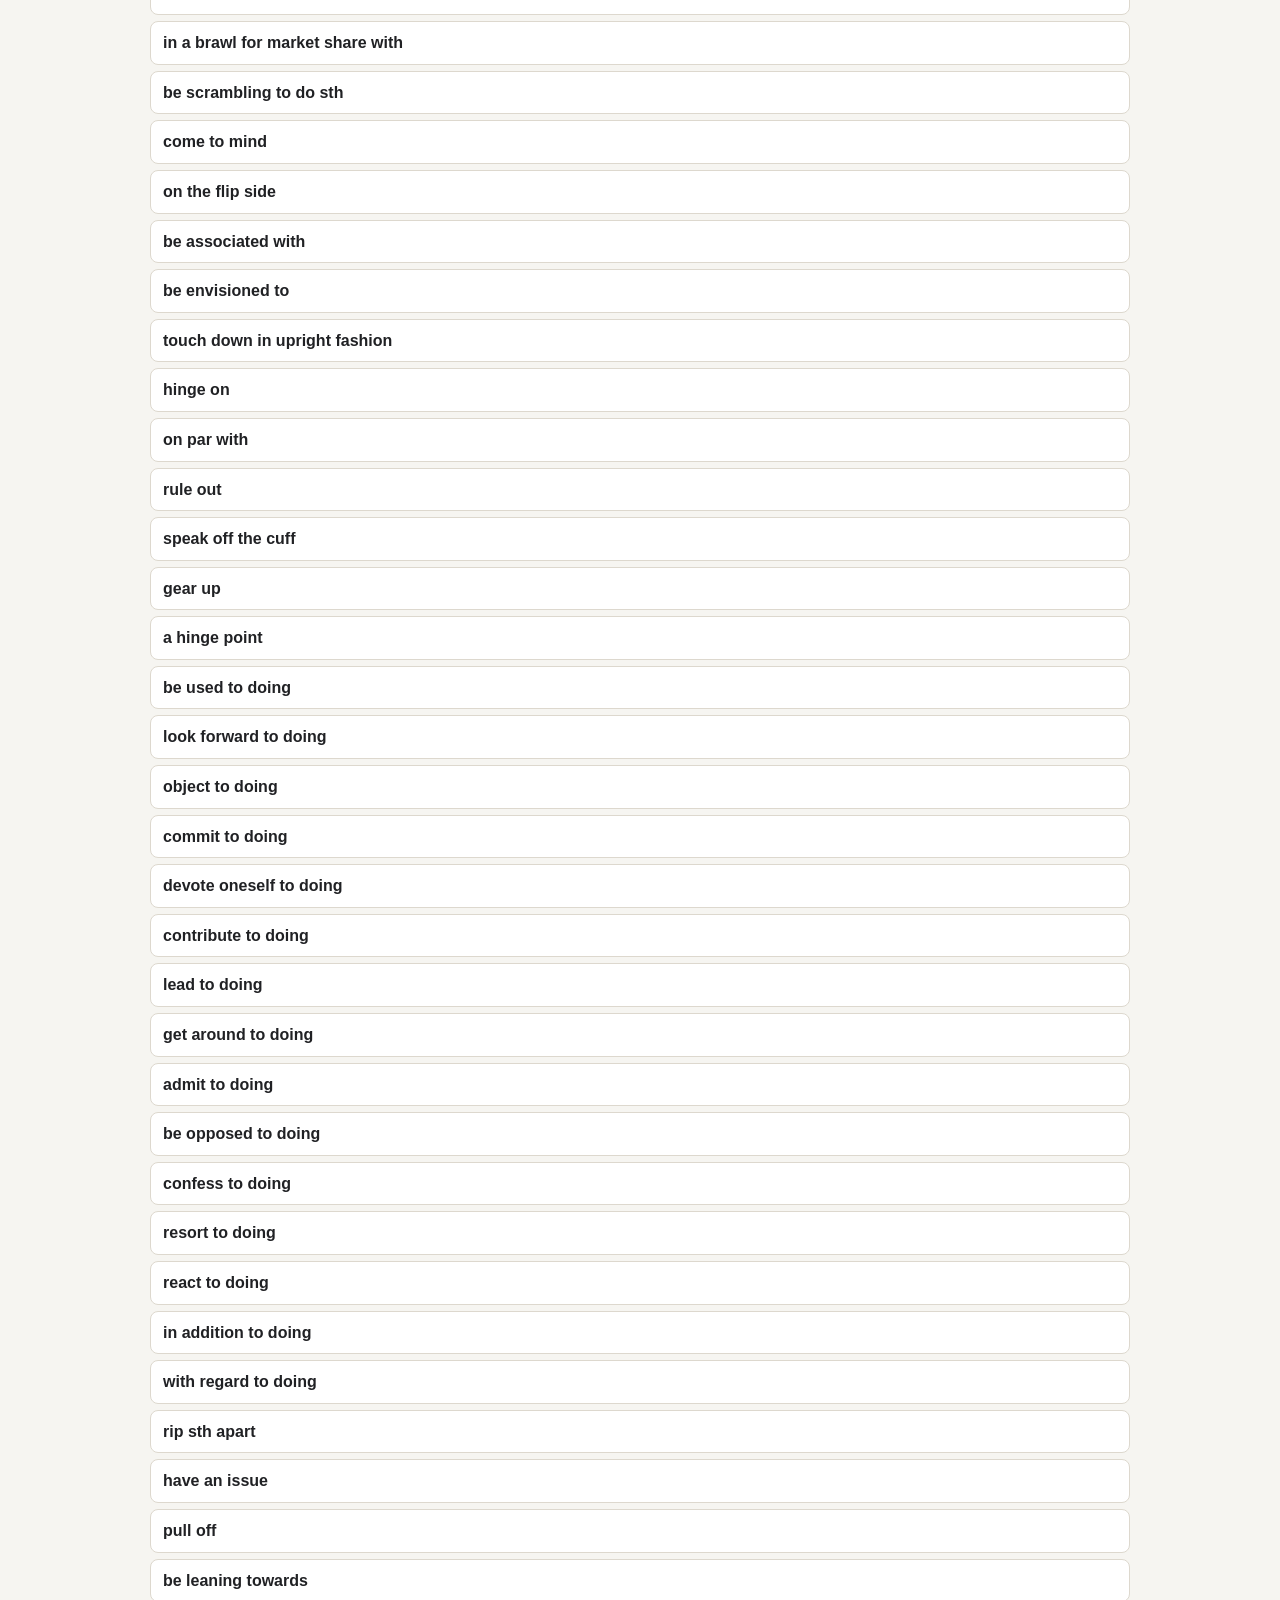
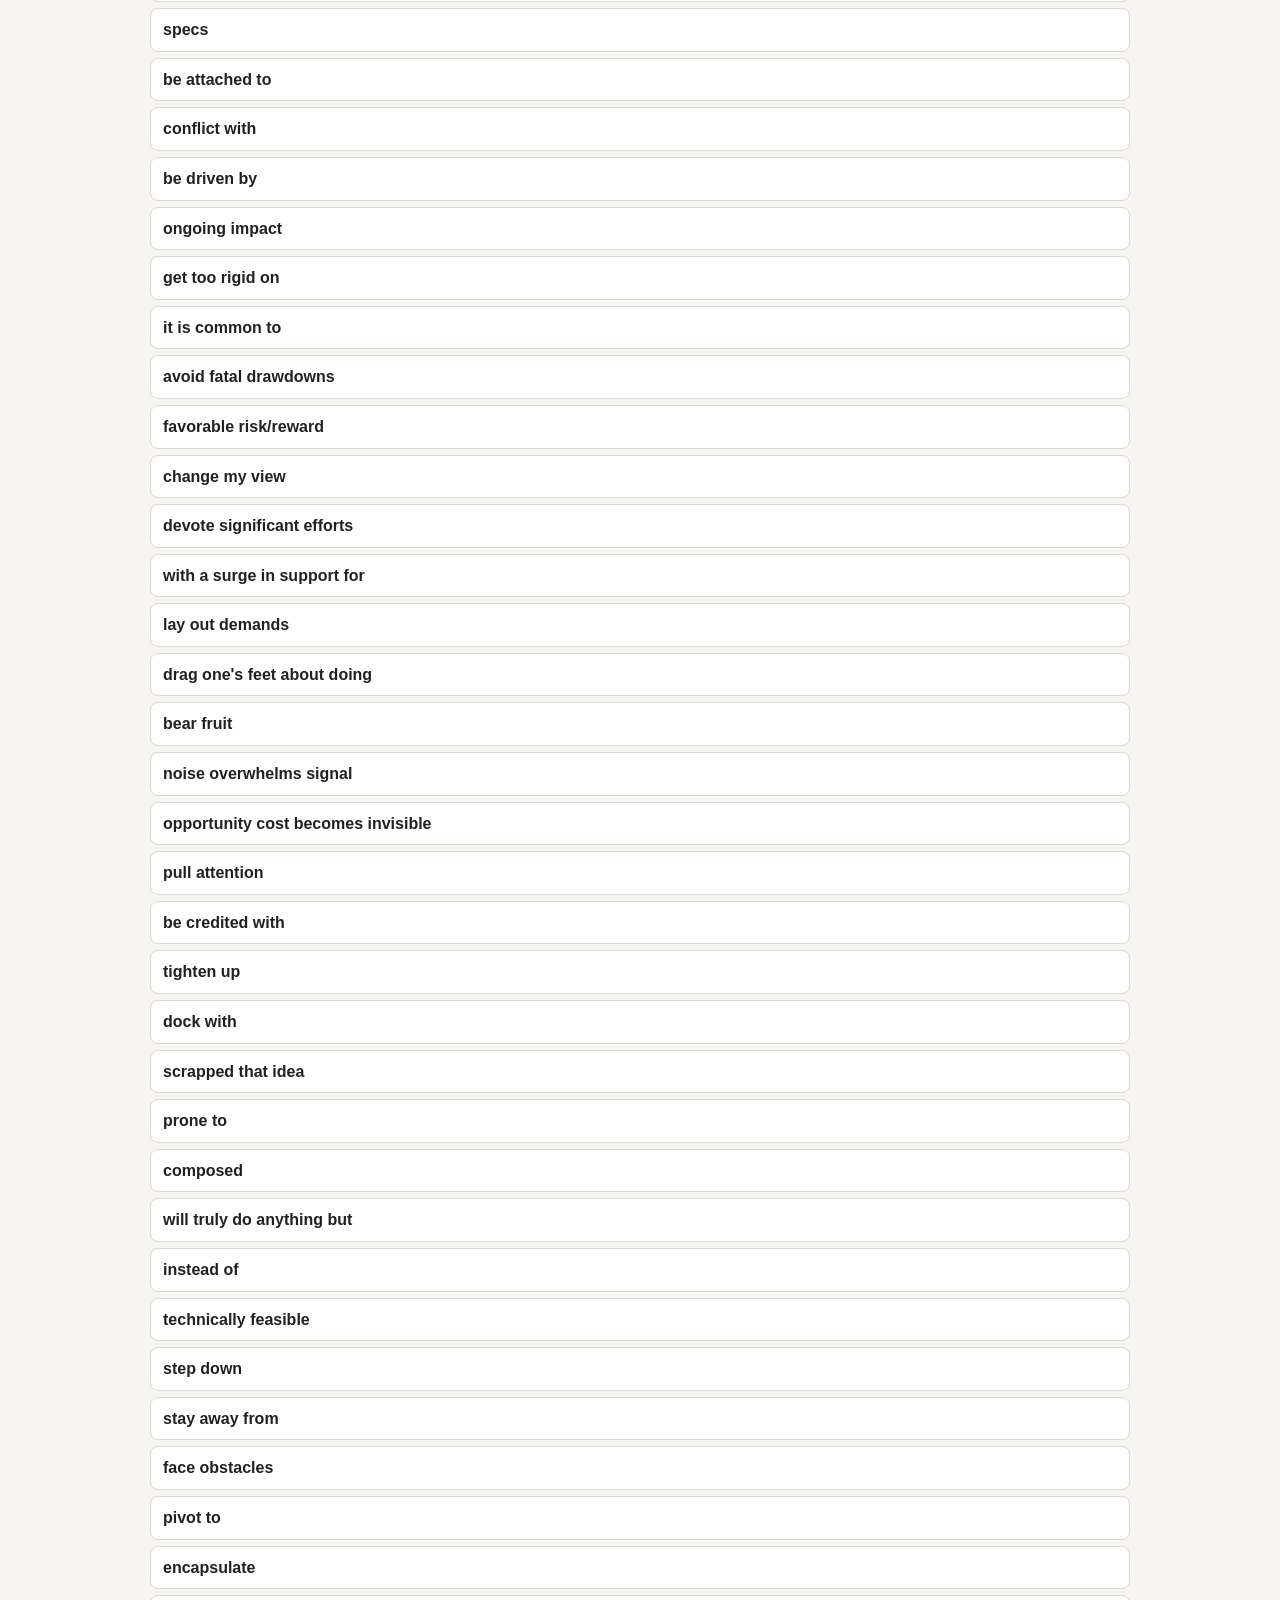
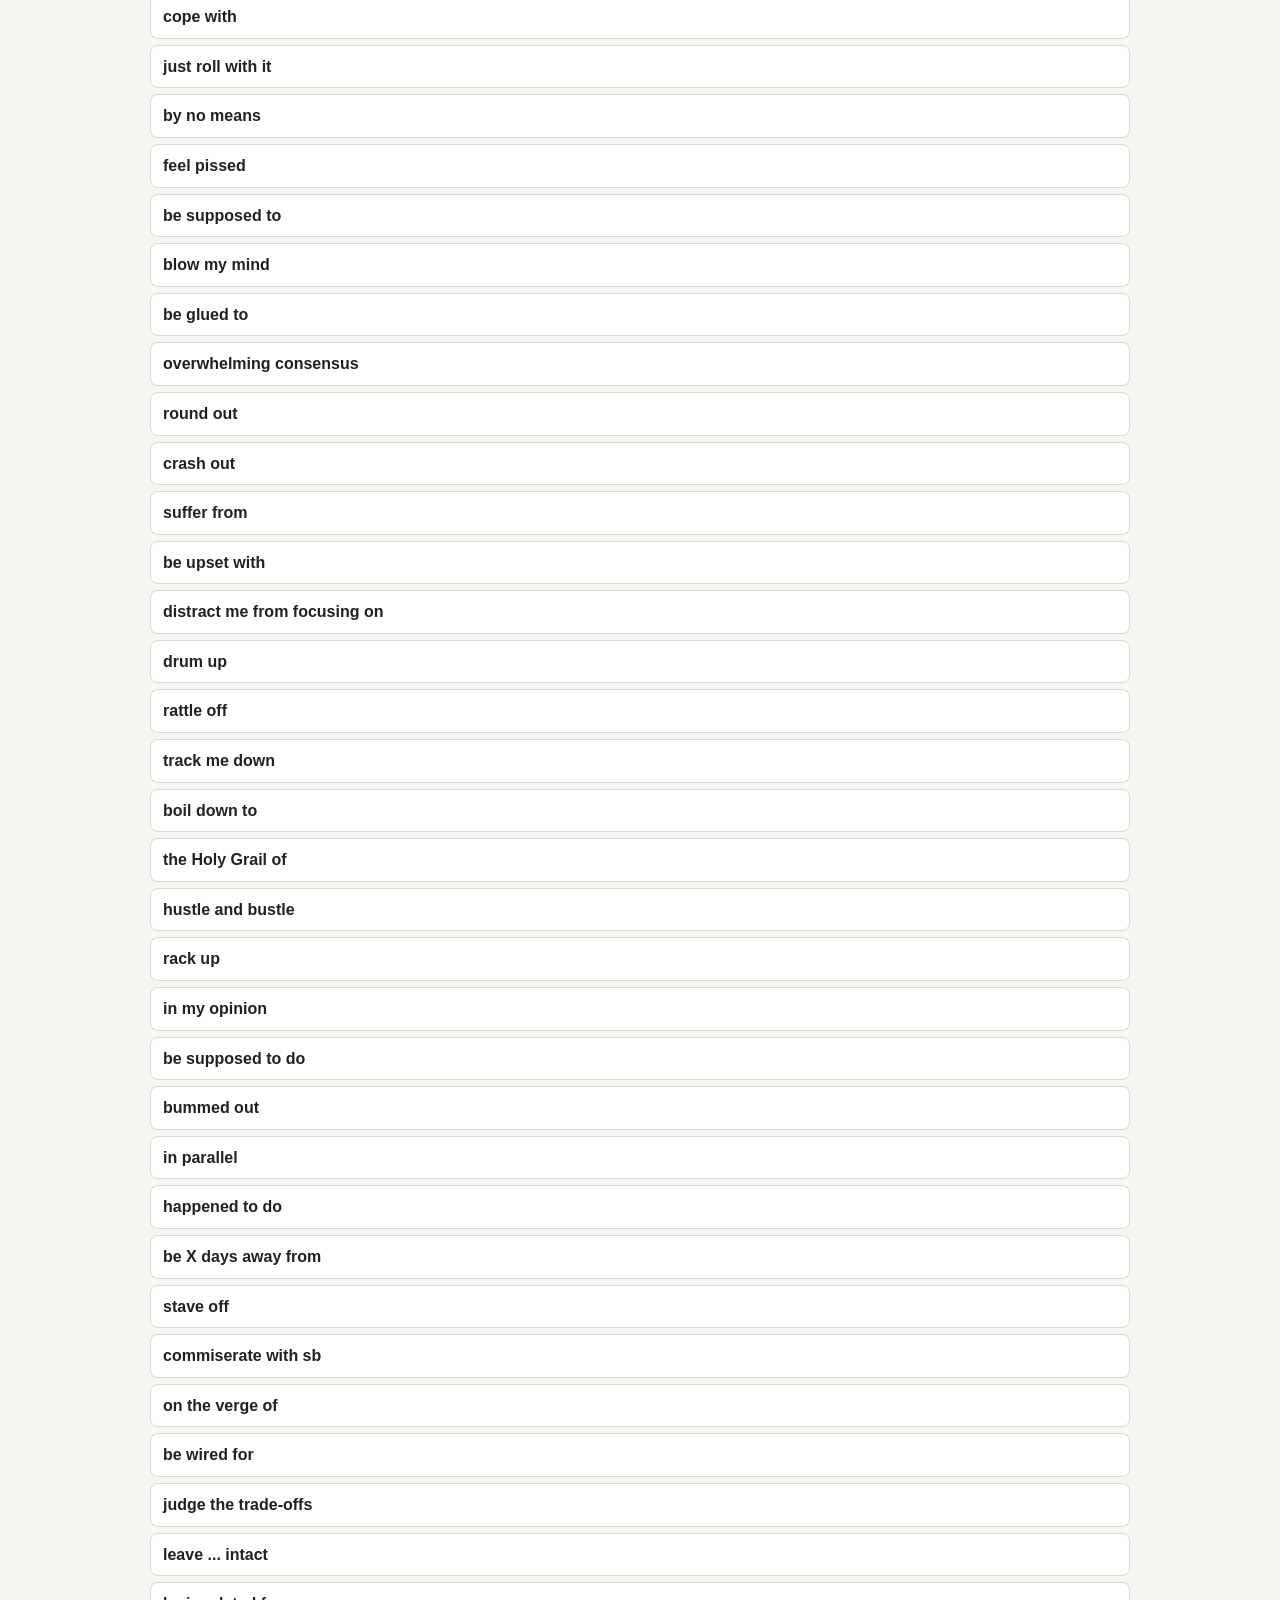
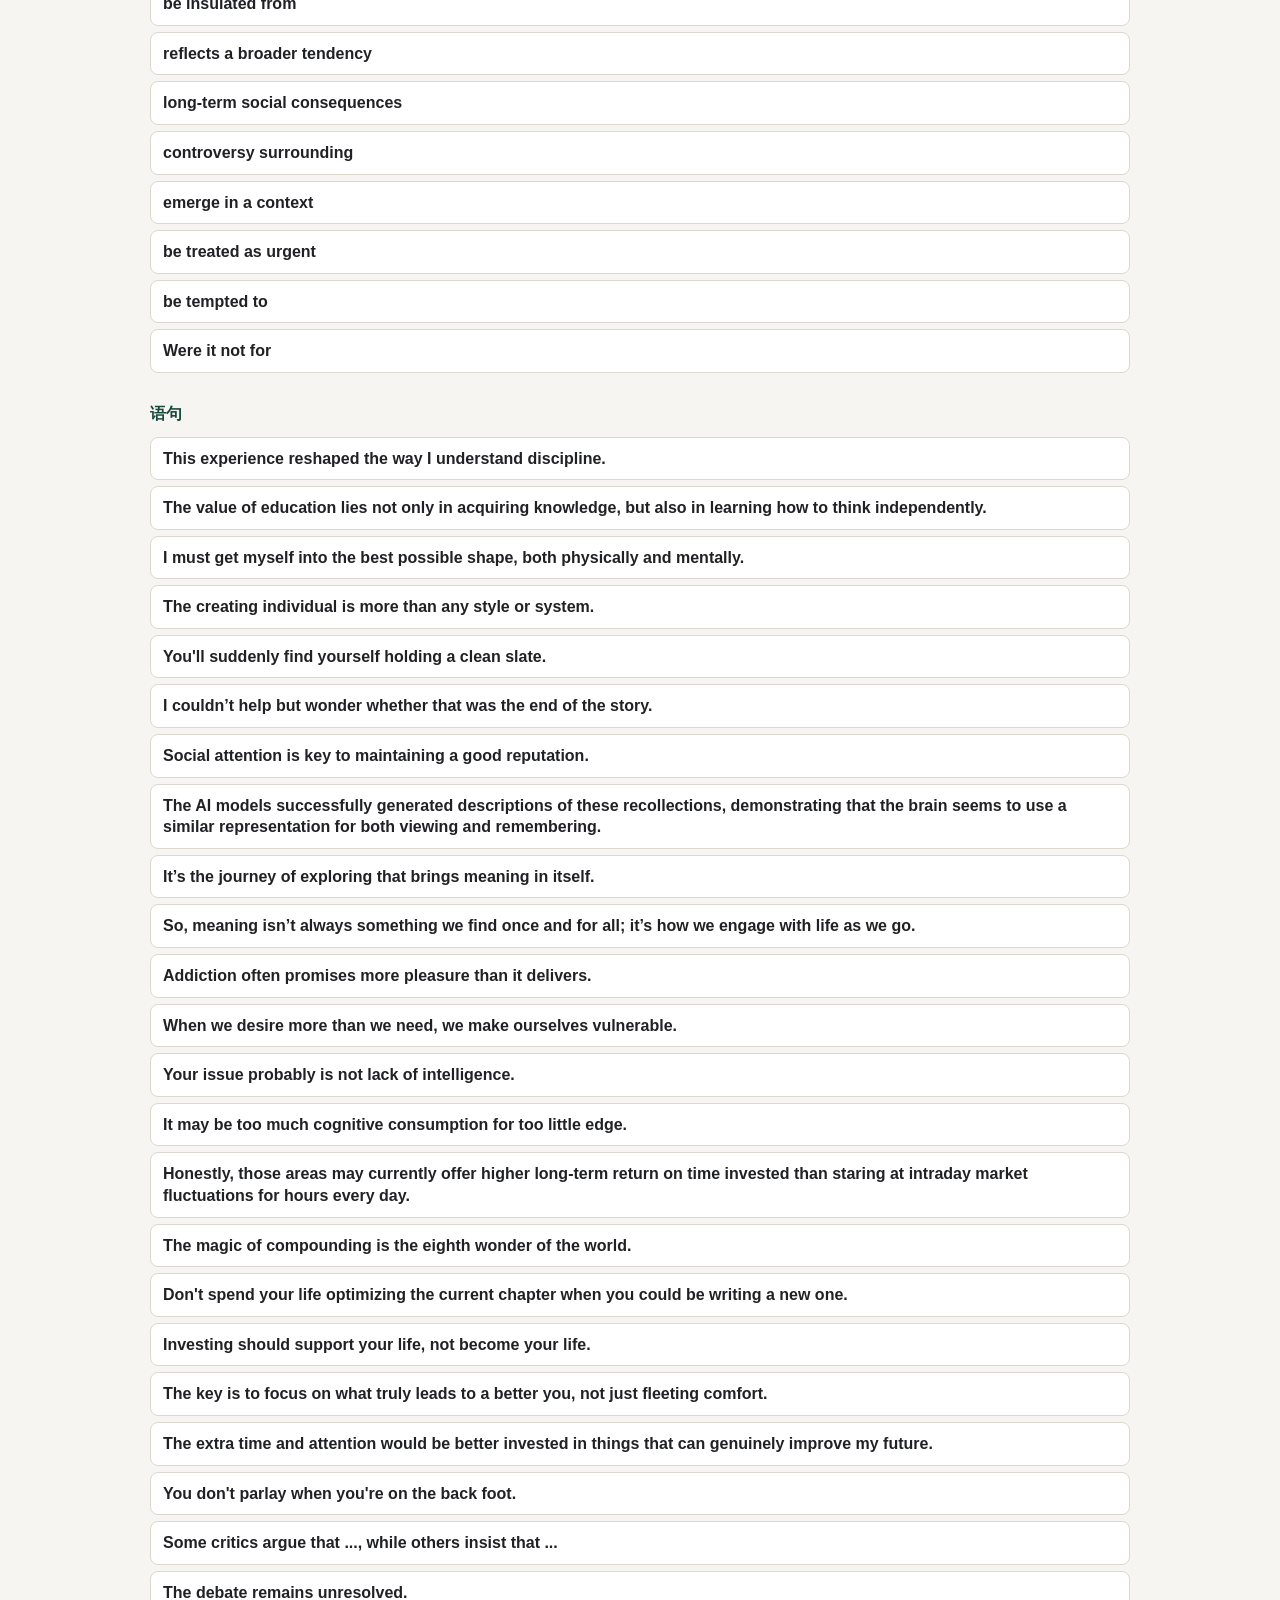
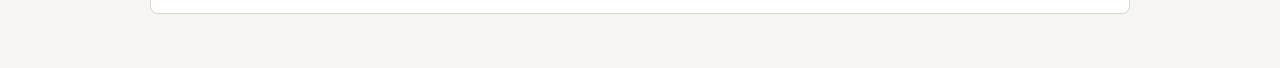
==== commit 0d7886f3: "Add priority review filter and new entries" ====
--- a/index.html
+++ b/index.html
@@ -1,48 +1,55 @@
-<!doctype html>
-<html lang="zh-CN">
-  <head>
-    <meta charset="utf-8">
-    <meta name="viewport" content="width=device-width, initial-scale=1">
-    <title>English Review Cards</title>
-    <link rel="stylesheet" href="style.css">
-  </head>
-  <body>
-    <header class="topbar">
-      <div>
-        <p class="eyebrow">IELTS English Review</p>
-        <h1>英文词组与好句复习卡片</h1>
+<!doctype html>
+<html lang="zh-CN">
+  <head>
+    <meta charset="utf-8">
+    <meta name="viewport" content="width=device-width, initial-scale=1">
+    <title>English Review Cards</title>
+    <link rel="stylesheet" href="style.css">
+  </head>
+  <body>
+    <header class="topbar">
+      <div>
+        <p class="eyebrow">IELTS English Review</p>
+        <h1>英文词组与好句复习卡片</h1>
+      </div>
+      <div class="stats" aria-label="复习筛选">
+        <button class="stat-filter active" data-filter="all" type="button">
+          <strong id="total-count">0</strong> 全部
+        </button>
+        <button class="stat-filter" data-filter="mastered" type="button">
+          <strong id="mastered-count">0</strong> 已掌握
+        </button>
+        <button class="stat-filter" data-filter="priority" type="button">
+          <strong id="priority-count">0</strong> 重点
+        </button>
       </div>
-      <div class="stats" aria-label="复习统计">
-        <span><strong id="total-count">0</strong> 条内容</span>
-        <span><strong id="mastered-count">0</strong> 已掌握</span>
-      </div>
-    </header>
-
-    <main class="list-page">
-      <section class="list-layout" aria-label="词条索引">
-        <div class="index-panel">
-          <div class="section-heading">
-            <h2>全部记录</h2>
-            <span id="visible-count">0</span>
-          </div>
-          <div class="index-counts">
-            <span>词组 <strong id="phrase-count">0</strong></span>
-            <span>好句 <strong id="sentence-count">0</strong></span>
-          </div>
-          <section class="entry-section">
-            <h3>词组</h3>
-            <div id="phrase-list" class="entry-list"></div>
-          </section>
-          <section class="entry-section">
-            <h3>语句</h3>
-            <div id="sentence-list" class="entry-list"></div>
-          </section>
-        </div>
-      </section>
-
-      <p id="empty-state" class="empty-state" hidden>还没有记录。</p>
-    </main>
-
-    <script src="script.js"></script>
-  </body>
-</html>
+    </header>
+
+    <main class="list-page">
+      <section class="list-layout" aria-label="词条索引">
+        <div class="index-panel">
+          <div class="section-heading">
+            <h2 id="list-heading">全部记录</h2>
+            <span id="visible-count">0</span>
+          </div>
+          <div class="index-counts">
+            <span>词组 <strong id="phrase-count">0</strong></span>
+            <span>好句 <strong id="sentence-count">0</strong></span>
+          </div>
+          <section class="entry-section">
+            <h3>词组</h3>
+            <div id="phrase-list" class="entry-list"></div>
+          </section>
+          <section class="entry-section">
+            <h3>语句</h3>
+            <div id="sentence-list" class="entry-list"></div>
+          </section>
+        </div>
+      </section>
+
+      <p id="empty-state" class="empty-state" hidden>还没有记录。</p>
+    </main>
+
+    <script src="script.js"></script>
+  </body>
+</html>
--- a/style.css
+++ b/style.css
@@ -1,112 +1,126 @@
-:root {
-  color-scheme: light;
-  --bg: #f6f5f1;
-  --panel: #ffffff;
-  --ink: #202124;
-  --muted: #667085;
-  --line: #ddd8ce;
-  --accent: #2f6f5e;
-  --accent-strong: #17493d;
-  --accent-soft: #e3f1ec;
-  --gold: #a66f1f;
-  --shadow: 0 12px 28px rgba(31, 38, 46, 0.09);
-}
-
-* {
-  box-sizing: border-box;
-}
-
-body {
-  margin: 0;
-  min-height: 100vh;
-  background: var(--bg);
-  color: var(--ink);
-  font-family: "Inter", "Segoe UI", "PingFang SC", "Microsoft YaHei", sans-serif;
-  line-height: 1.6;
-}
-
-button,
-input {
-  font: inherit;
-}
-
-.topbar {
-  display: flex;
-  align-items: flex-end;
-  justify-content: space-between;
-  gap: 24px;
-  padding: 26px clamp(18px, 5vw, 64px) 22px;
-  border-bottom: 1px solid var(--line);
-  background: #fbfaf7;
-}
-
-.eyebrow {
-  margin: 0 0 8px;
-  color: var(--gold);
-  font-size: 0.78rem;
-  font-weight: 700;
-  letter-spacing: 0;
-  text-transform: uppercase;
-}
-
-h1,
-h2,
-h3,
-p {
-  margin-top: 0;
-}
-
-h1 {
-  margin-bottom: 0;
-  font-size: clamp(1.55rem, 4vw, 2.4rem);
-  line-height: 1.15;
-}
-
-.stats {
-  display: flex;
-  gap: 10px;
-  flex-wrap: wrap;
-  justify-content: flex-end;
-  color: var(--muted);
-}
-
-.stats span {
+:root {
+  color-scheme: light;
+  --bg: #f6f5f1;
+  --panel: #ffffff;
+  --ink: #202124;
+  --muted: #667085;
+  --line: #ddd8ce;
+  --accent: #2f6f5e;
+  --accent-strong: #17493d;
+  --accent-soft: #e3f1ec;
+  --gold: #a66f1f;
+  --shadow: 0 12px 28px rgba(31, 38, 46, 0.09);
+}
+
+* {
+  box-sizing: border-box;
+}
+
+body {
+  margin: 0;
+  min-height: 100vh;
+  background: var(--bg);
+  color: var(--ink);
+  font-family: "Inter", "Segoe UI", "PingFang SC", "Microsoft YaHei", sans-serif;
+  line-height: 1.6;
+}
+
+button,
+input {
+  font: inherit;
+}
+
+.topbar {
+  display: flex;
+  align-items: flex-end;
+  justify-content: space-between;
+  gap: 24px;
+  padding: 26px clamp(18px, 5vw, 64px) 22px;
+  border-bottom: 1px solid var(--line);
+  background: #fbfaf7;
+}
+
+.eyebrow {
+  margin: 0 0 8px;
+  color: var(--gold);
+  font-size: 0.78rem;
+  font-weight: 700;
+  letter-spacing: 0;
+  text-transform: uppercase;
+}
+
+h1,
+h2,
+h3,
+p {
+  margin-top: 0;
+}
+
+h1 {
+  margin-bottom: 0;
+  font-size: clamp(1.55rem, 4vw, 2.4rem);
+  line-height: 1.15;
+}
+
+.stats {
+  display: flex;
+  gap: 10px;
+  flex-wrap: wrap;
+  justify-content: flex-end;
+  color: var(--muted);
+}
+
+.stat-filter {
   min-width: 112px;
   padding: 10px 12px;
   border: 1px solid var(--line);
   border-radius: 8px;
   background: var(--panel);
+  color: var(--muted);
+  cursor: pointer;
   text-align: center;
 }
 
-.stats strong {
+.stat-filter:hover {
+  border-color: var(--accent);
+}
+
+.stat-filter.active {
+  border-color: var(--accent);
+  background: var(--accent-soft);
+  color: var(--accent-strong);
+}
+
+.stat-filter strong {
   display: block;
   color: var(--accent-strong);
   font-size: 1.25rem;
 }
-
-main {
-  width: min(980px, calc(100% - 32px));
-  margin: 0 auto;
-  padding: 24px 0 54px;
-}
-
+
+main {
+  width: min(980px, calc(100% - 32px));
+  margin: 0 auto;
+  padding: 24px 0 54px;
+}
+
 .chip,
-.mastery-button {
-  min-height: 36px;
-  border: 1px solid var(--line);
-  border-radius: 999px;
-  padding: 7px 12px;
-  background: var(--panel);
-  color: var(--ink);
-  cursor: pointer;
-}
-
+.mastery-button,
+.priority-button {
+  min-height: 36px;
+  border: 1px solid var(--line);
+  border-radius: 999px;
+  padding: 7px 12px;
+  background: var(--panel);
+  color: var(--ink);
+  cursor: pointer;
+}
+
 .chip:hover,
-.mastery-button:hover {
-  border-color: var(--accent);
-}
-
+.mastery-button:hover,
+.priority-button:hover {
+  border-color: var(--accent);
+}
+
 .chip.active,
 .mastery-button.is-mastered {
   border-color: var(--accent);
@@ -115,189 +129,225 @@
   font-weight: 700;
 }
 
-.list-layout {
-  display: block;
-}
-
-.section-heading {
-  display: flex;
-  align-items: center;
-  justify-content: space-between;
-  gap: 12px;
-  margin-bottom: 12px;
-}
-
-.section-heading h2 {
-  margin-bottom: 0;
-  font-size: 1.15rem;
-}
-
-.section-heading span {
-  min-width: 34px;
+.priority-button.is-priority {
+  border-color: var(--gold);
+  background: #fff4dc;
+  color: #75470a;
+  font-weight: 700;
+}
+
+.list-layout {
+  display: block;
+}
+
+.section-heading {
+  display: flex;
+  align-items: center;
+  justify-content: space-between;
+  gap: 12px;
+  margin-bottom: 12px;
+}
+
+.section-heading h2 {
+  margin-bottom: 0;
+  font-size: 1.15rem;
+}
+
+.section-heading span {
+  min-width: 34px;
+  border-radius: 999px;
+  background: #ece8de;
+  color: var(--muted);
+  text-align: center;
+  font-weight: 700;
+}
+
+.index-panel,
+.detail-page {
+  min-width: 0;
+}
+
+.index-counts {
+  display: flex;
+  gap: 8px;
+  margin-bottom: 18px;
+  color: var(--muted);
+  font-size: 0.88rem;
+}
+
+.index-counts span {
+  border: 1px solid var(--line);
+  border-radius: 8px;
+  padding: 5px 8px;
+  background: rgba(255, 255, 255, 0.7);
+}
+
+.entry-section + .entry-section {
+  margin-top: 28px;
+}
+
+.entry-section h3 {
+  margin-bottom: 10px;
+  color: var(--accent-strong);
+  font-size: 1rem;
+}
+
+.entry-list {
+  display: grid;
+  gap: 6px;
+}
+
+.entry-link {
+  display: block;
+  width: 100%;
+  border: 1px solid var(--line);
+  border-radius: 8px;
+  padding: 10px 12px;
+  background: var(--panel);
+  color: var(--ink);
+  text-decoration: none;
+  text-align: left;
+}
+
+.entry-link:hover {
+  border-color: var(--accent);
+  background: var(--accent-soft);
+}
+
+.entry-title {
+  display: block;
+  overflow-wrap: anywhere;
+  font-weight: 750;
+  line-height: 1.35;
+}
+
+.entry-meta {
+  display: inline-block;
+  margin-top: 4px;
   border-radius: 999px;
-  background: #ece8de;
-  color: var(--muted);
-  text-align: center;
-  font-weight: 700;
-}
-
-.index-panel,
-.detail-page {
-  min-width: 0;
-}
-
-.index-counts {
-  display: flex;
-  gap: 8px;
-  margin-bottom: 18px;
-  color: var(--muted);
-  font-size: 0.88rem;
-}
-
-.index-counts span {
-  border: 1px solid var(--line);
-  border-radius: 8px;
-  padding: 5px 8px;
-  background: rgba(255, 255, 255, 0.7);
-}
-
-.entry-section + .entry-section {
-  margin-top: 28px;
-}
-
-.entry-section h3 {
-  margin-bottom: 10px;
-  color: var(--accent-strong);
-  font-size: 1rem;
-}
-
-.entry-list {
-  display: grid;
-  gap: 6px;
-}
-
-.entry-link {
-  display: block;
-  width: 100%;
-  border: 1px solid var(--line);
-  border-radius: 8px;
-  padding: 10px 12px;
-  background: var(--panel);
-  color: var(--ink);
-  text-decoration: none;
-  text-align: left;
-}
-
-.entry-link:hover {
-  border-color: var(--accent);
-  background: var(--accent-soft);
-}
-
-.entry-title {
-  display: block;
-  overflow-wrap: anywhere;
-  font-weight: 750;
-  line-height: 1.35;
-}
-
-.entry-meta {
-  display: none;
-  margin-top: 4px;
+  padding: 1px 7px;
+  background: #f2eee5;
   color: var(--muted);
   font-size: 0.78rem;
 }
 
-.detail-topbar {
-  align-items: center;
-}
-
-.back-button {
-  min-height: 40px;
-  border: 1px solid var(--line);
-  border-radius: 8px;
-  padding: 8px 12px;
-  background: var(--panel);
-  color: var(--accent-strong);
-  cursor: pointer;
-  font-weight: 700;
-}
-
-.back-button:hover {
-  border-color: var(--accent);
-  background: var(--accent-soft);
-}
-
-.card-grid {
-  display: grid;
-  gap: 14px;
-}
-
-.review-card {
-  min-width: 0;
-  border: 1px solid var(--line);
-  border-radius: 8px;
-  padding: 18px;
-  background: var(--panel);
-  box-shadow: var(--shadow);
-}
-
+.entry-meta[hidden] {
+  display: none;
+}
+
+.detail-topbar {
+  align-items: center;
+}
+
+.back-button {
+  min-height: 40px;
+  border: 1px solid var(--line);
+  border-radius: 8px;
+  padding: 8px 12px;
+  background: var(--panel);
+  color: var(--accent-strong);
+  cursor: pointer;
+  font-weight: 700;
+}
+
+.back-button:hover {
+  border-color: var(--accent);
+  background: var(--accent-soft);
+}
+
+.card-grid {
+  display: grid;
+  gap: 14px;
+}
+
+.review-card {
+  min-width: 0;
+  border: 1px solid var(--line);
+  border-radius: 8px;
+  padding: 18px;
+  background: var(--panel);
+  box-shadow: var(--shadow);
+}
+
 .card-header {
+  display: flex;
+  align-items: center;
+  justify-content: space-between;
+  gap: 12px;
+  margin-bottom: 12px;
+}
+
+.card-actions {
   display: flex;
-  align-items: center;
-  justify-content: space-between;
-  gap: 12px;
-  margin-bottom: 12px;
-}
-
-.card-type {
-  color: var(--gold);
-  font-size: 0.82rem;
-  font-weight: 800;
-}
-
-.review-card h3 {
-  margin-bottom: 14px;
-  overflow-wrap: anywhere;
-  font-size: 1.22rem;
-  line-height: 1.35;
-}
-
-.review-card dl {
-  display: grid;
-  gap: 10px;
-  margin: 0;
-}
-
-.review-card dt {
-  color: var(--muted);
-  font-size: 0.82rem;
-  font-weight: 700;
-}
-
-.review-card dd {
-  margin: 2px 0 0;
-  overflow-wrap: anywhere;
-}
-
-.empty-state {
-  border: 1px dashed var(--line);
-  border-radius: 8px;
-  padding: 22px;
-  background: rgba(255, 255, 255, 0.65);
-  color: var(--muted);
-  text-align: center;
-}
-
+  flex-wrap: wrap;
+  justify-content: flex-end;
+  gap: 8px;
+}
+
+.card-type {
+  color: var(--gold);
+  font-size: 0.82rem;
+  font-weigight: 800;
+}
+
+.review-card h3 {
+  margin-bottom: 14px;
+  overflow-wrap: anywhere;
+  font-size: 1.22rem;
+  line-height: 1.35;
+}
+
+.review-card dl {
+  display: grid;
+  gap: 10px;
+  margin: 0;
+}
+
+.review-card dt {
+  color: var(--muted);
+  font-size: 0.82rem;
+  font-weight: 700;
+}
+
+.review-card dd {
+  margin: 2px 0 0;
+  overflow-wrap: anywhere;
+}
+
+.empty-state {
+  border: 1px dashed var(--line);
+  border-radius: 8px;
+  padding: 22px;
+  background: rgba(255, 255, 255, 0.65);
+  color: var(--muted);
+  text-align: center;
+}
+
 @media (max-width: 780px) {
-  .topbar {
-    align-items: stretch;
-    flex-direction: column;
-  }
-
+  .topbar {
+    align-items: stretch;
+    flex-direction: column;
+  }
+
   .stats {
-    justify-content: flex-start;
+    display: grid;
+    grid-template-columns: repeat(3, minmax(0, 1fr));
+    width: 100%;
+  }
+
+  .stat-filter {
+    min-width: 0;
   }
   .detail-topbar {
     gap: 16px;
   }
-}
+
+  .card-header {
+    align-items: flex-start;
+    flex-direction: column;
+  }
+
+  .card-actions {
+    justify-content: flex-start;
+  }
+}
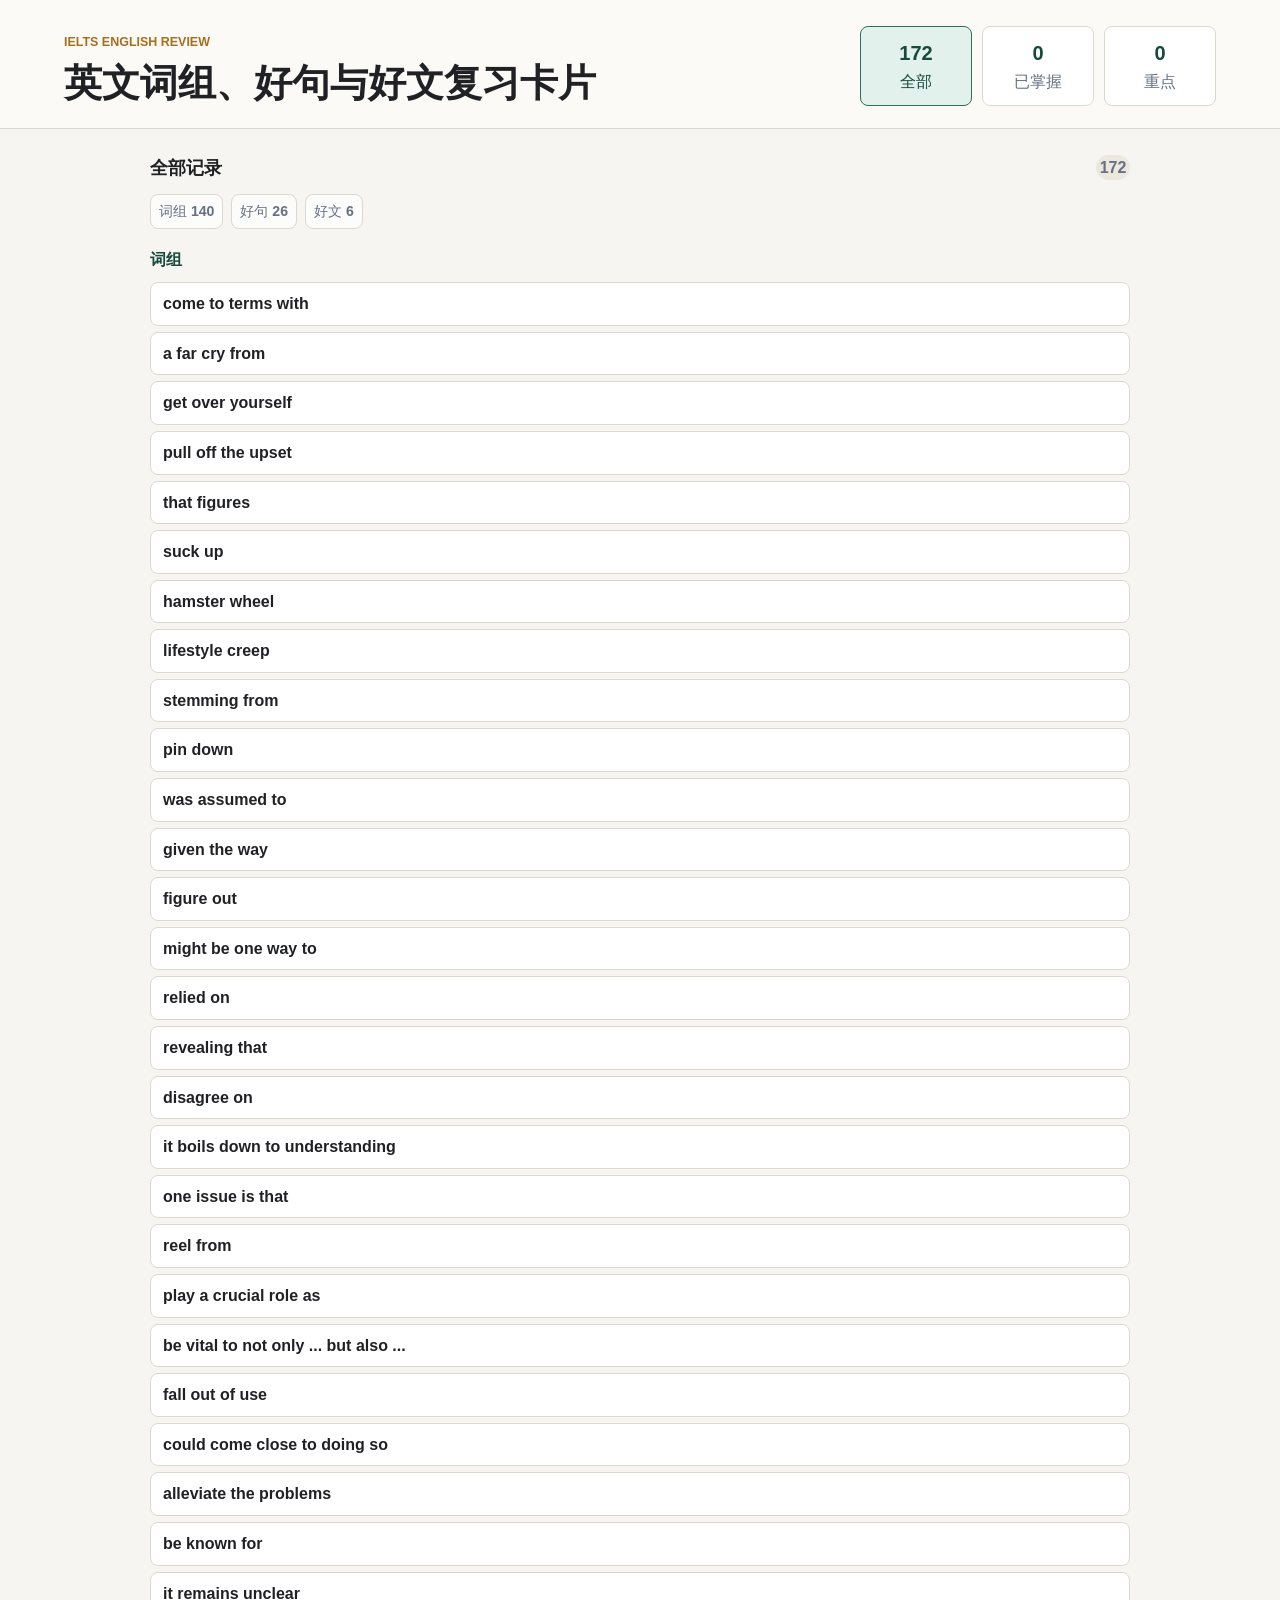
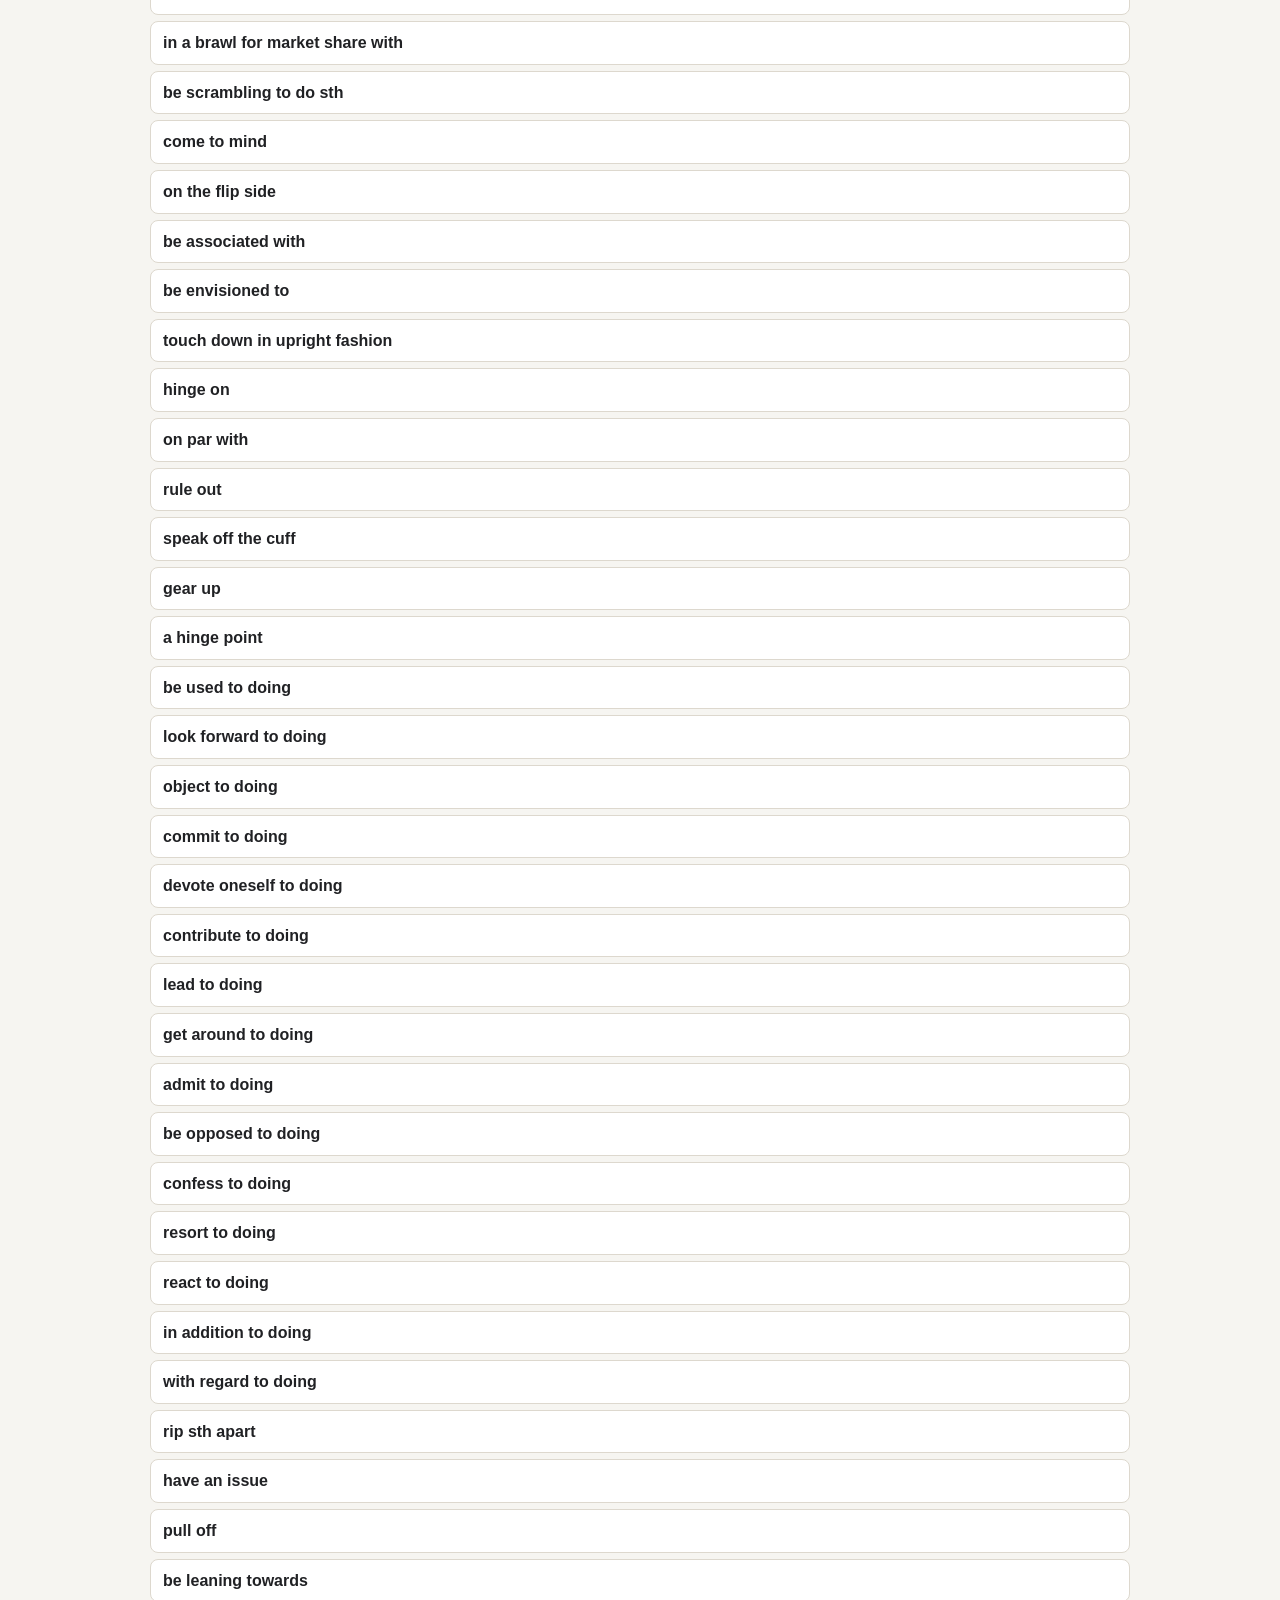
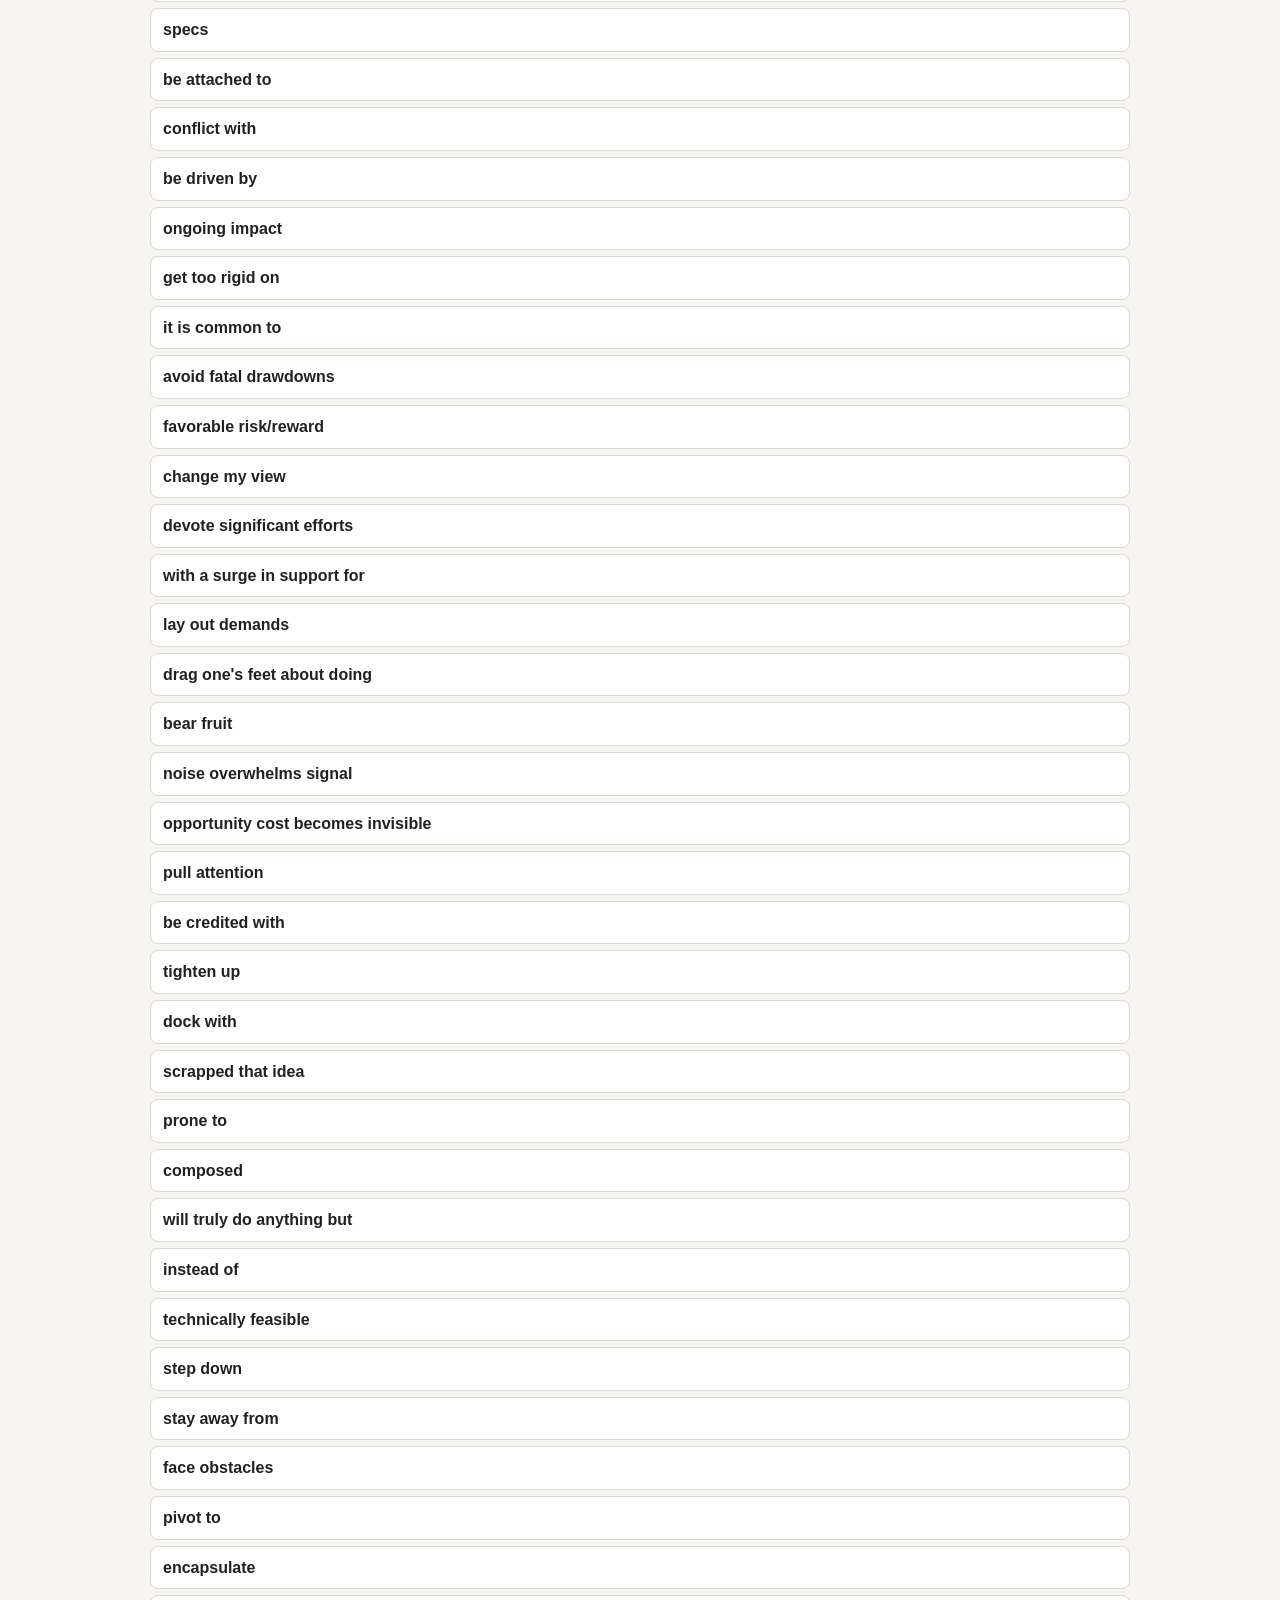
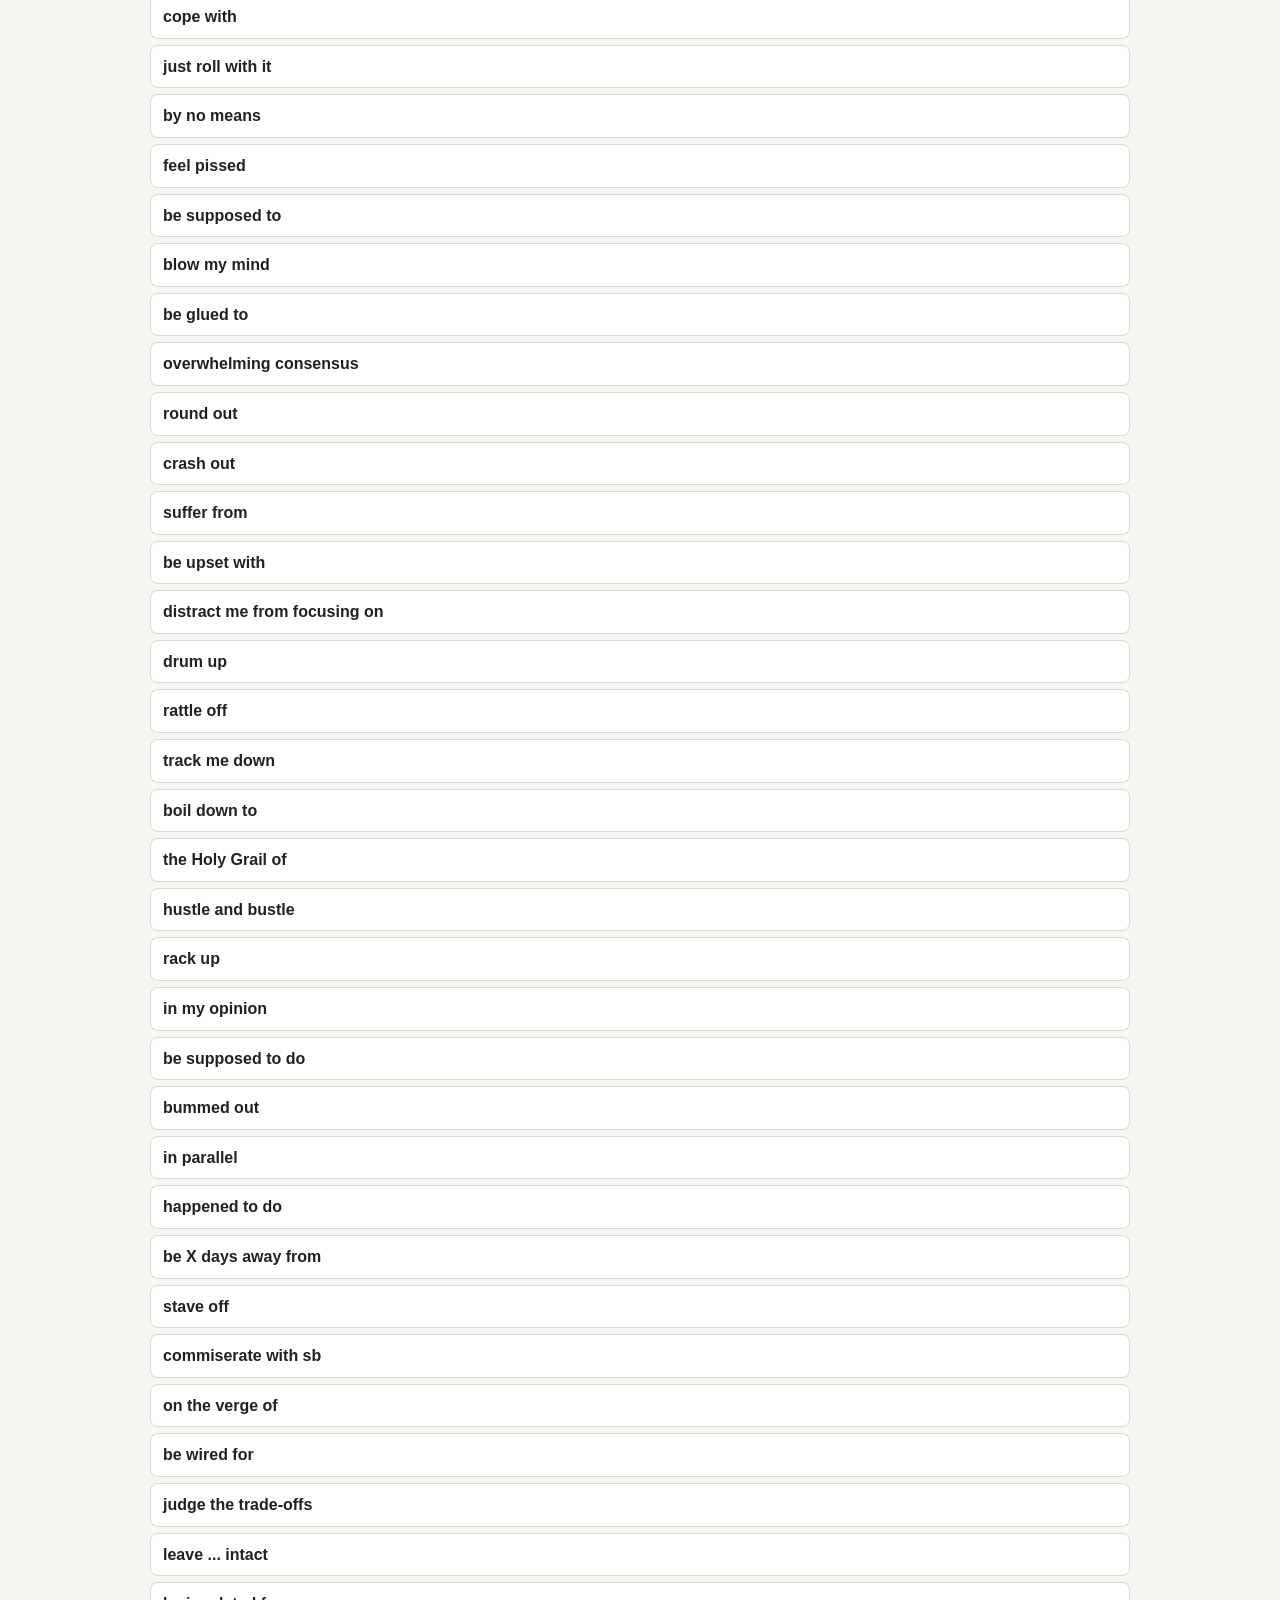
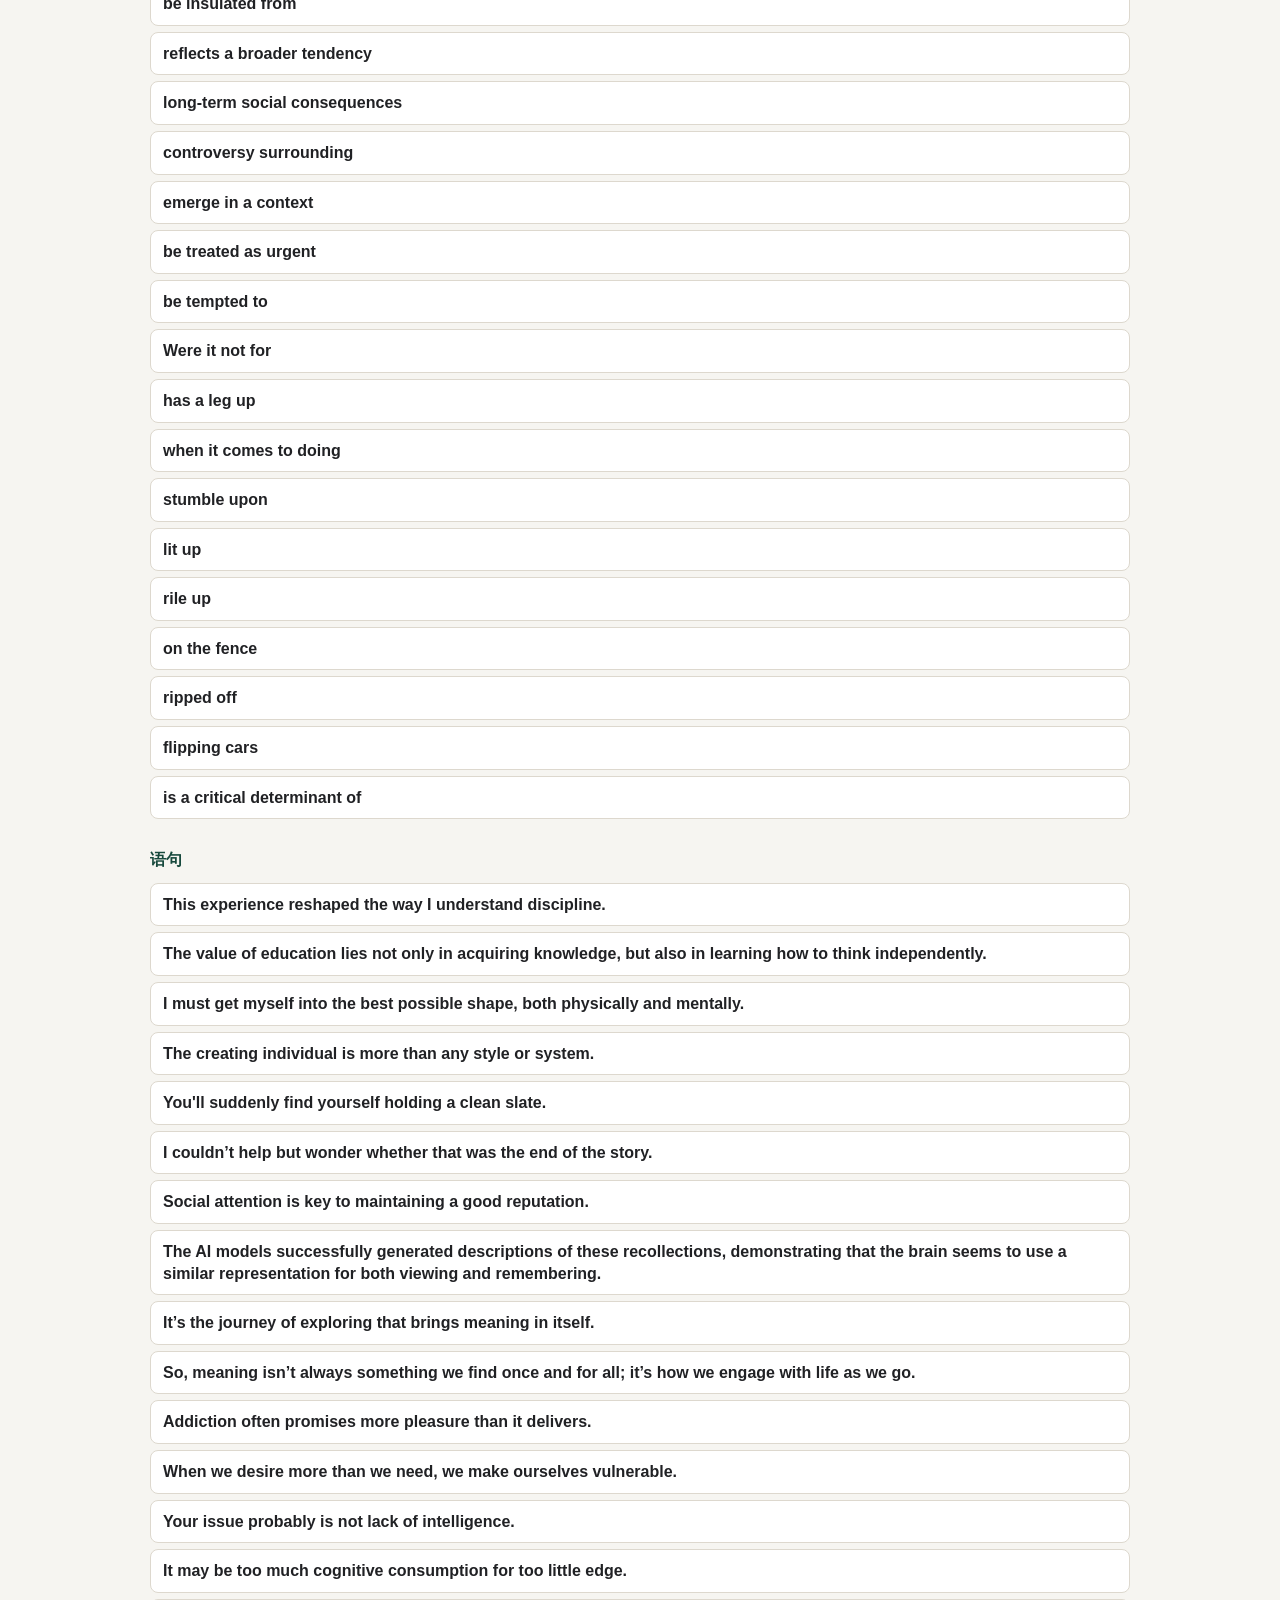
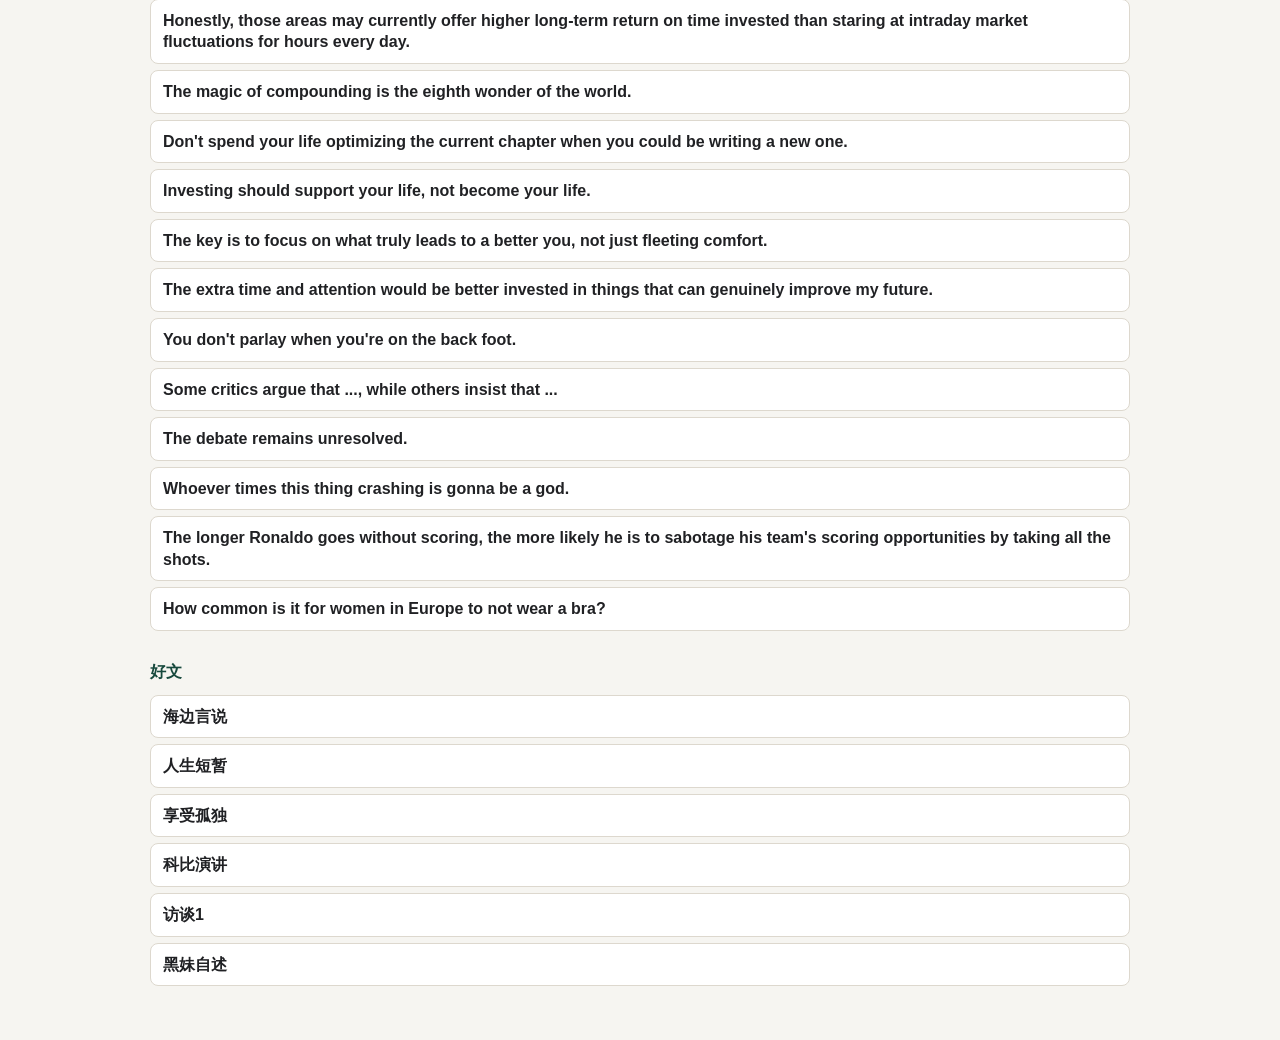
==== commit 0e7542c4: "Add articles section and June 21 entries" ====
--- a/index.html
+++ b/index.html
@@ -10,7 +10,7 @@
     <header class="topbar">
       <div>
         <p class="eyebrow">IELTS English Review</p>
-        <h1>英文词组与好句复习卡片</h1>
+        <h1>英文词组、好句与好文复习卡片</h1>
       </div>
       <div class="stats" aria-label="复习筛选">
         <button class="stat-filter active" data-filter="all" type="button">
@@ -32,18 +32,23 @@
             <h2 id="list-heading">全部记录</h2>
             <span id="visible-count">0</span>
           </div>
-          <div class="index-counts">
-            <span>词组 <strong id="phrase-count">0</strong></span>
-            <span>好句 <strong id="sentence-count">0</strong></span>
-          </div>
+          <div class="index-counts">
+            <span>词组 <strong id="phrase-count">0</strong></span>
+            <span>好句 <strong id="sentence-count">0</strong></span>
+            <span>好文 <strong id="article-count">0</strong></span>
+          </div>
           <section class="entry-section">
             <h3>词组</h3>
             <div id="phrase-list" class="entry-list"></div>
           </section>
-          <section class="entry-section">
-            <h3>语句</h3>
-            <div id="sentence-list" class="entry-list"></div>
-          </section>
+          <section class="entry-section">
+            <h3>语句</h3>
+            <div id="sentence-list" class="entry-list"></div>
+          </section>
+          <section class="entry-section">
+            <h3>好文</h3>
+            <div id="article-list" class="entry-list"></div>
+          </section>
         </div>
       </section>
 
--- a/style.css
+++ b/style.css
@@ -309,10 +309,11 @@
   font-weight: 700;
 }
 
-.review-card dd {
-  margin: 2px 0 0;
-  overflow-wrap: anywhere;
-}
+.review-card dd {
+  margin: 2px 0 0;
+  overflow-wrap: anywhere;
+  white-space: pre-wrap;
+}
 
 .empty-state {
   border: 1px dashed var(--line);
